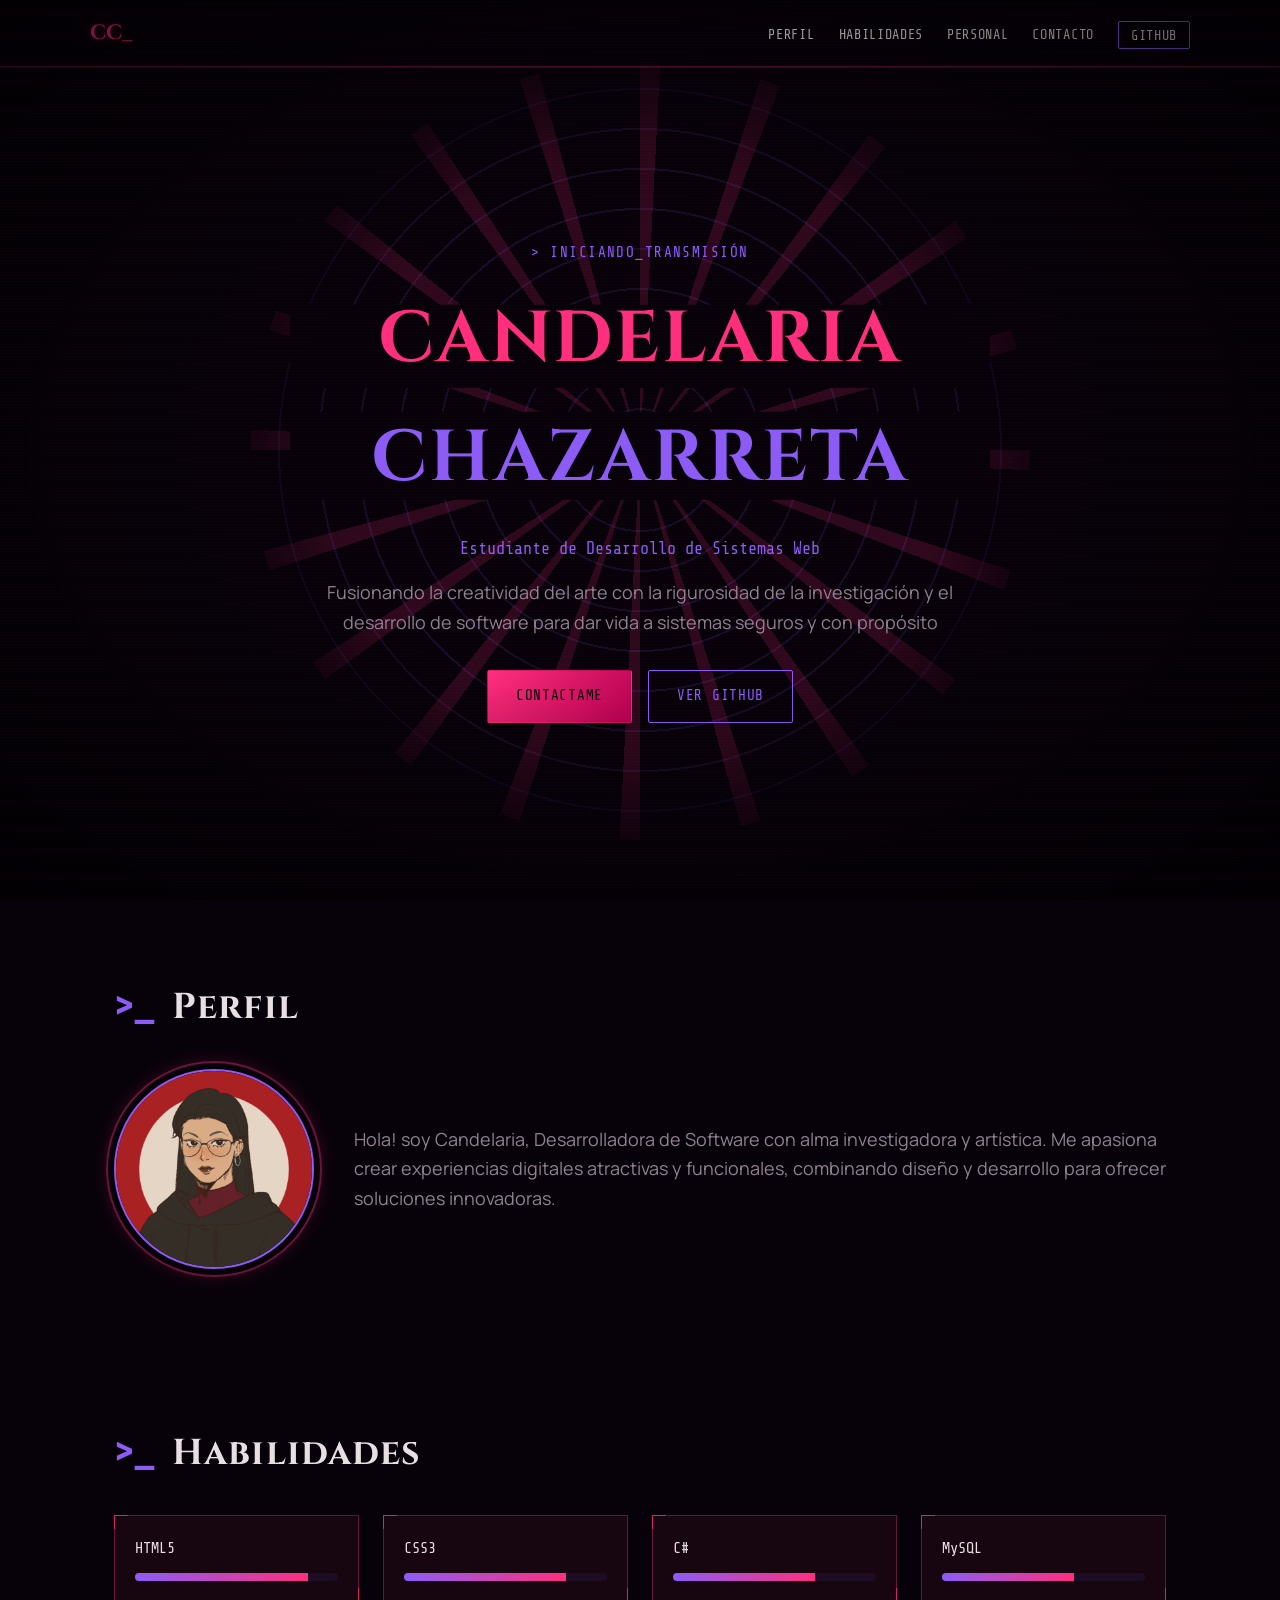
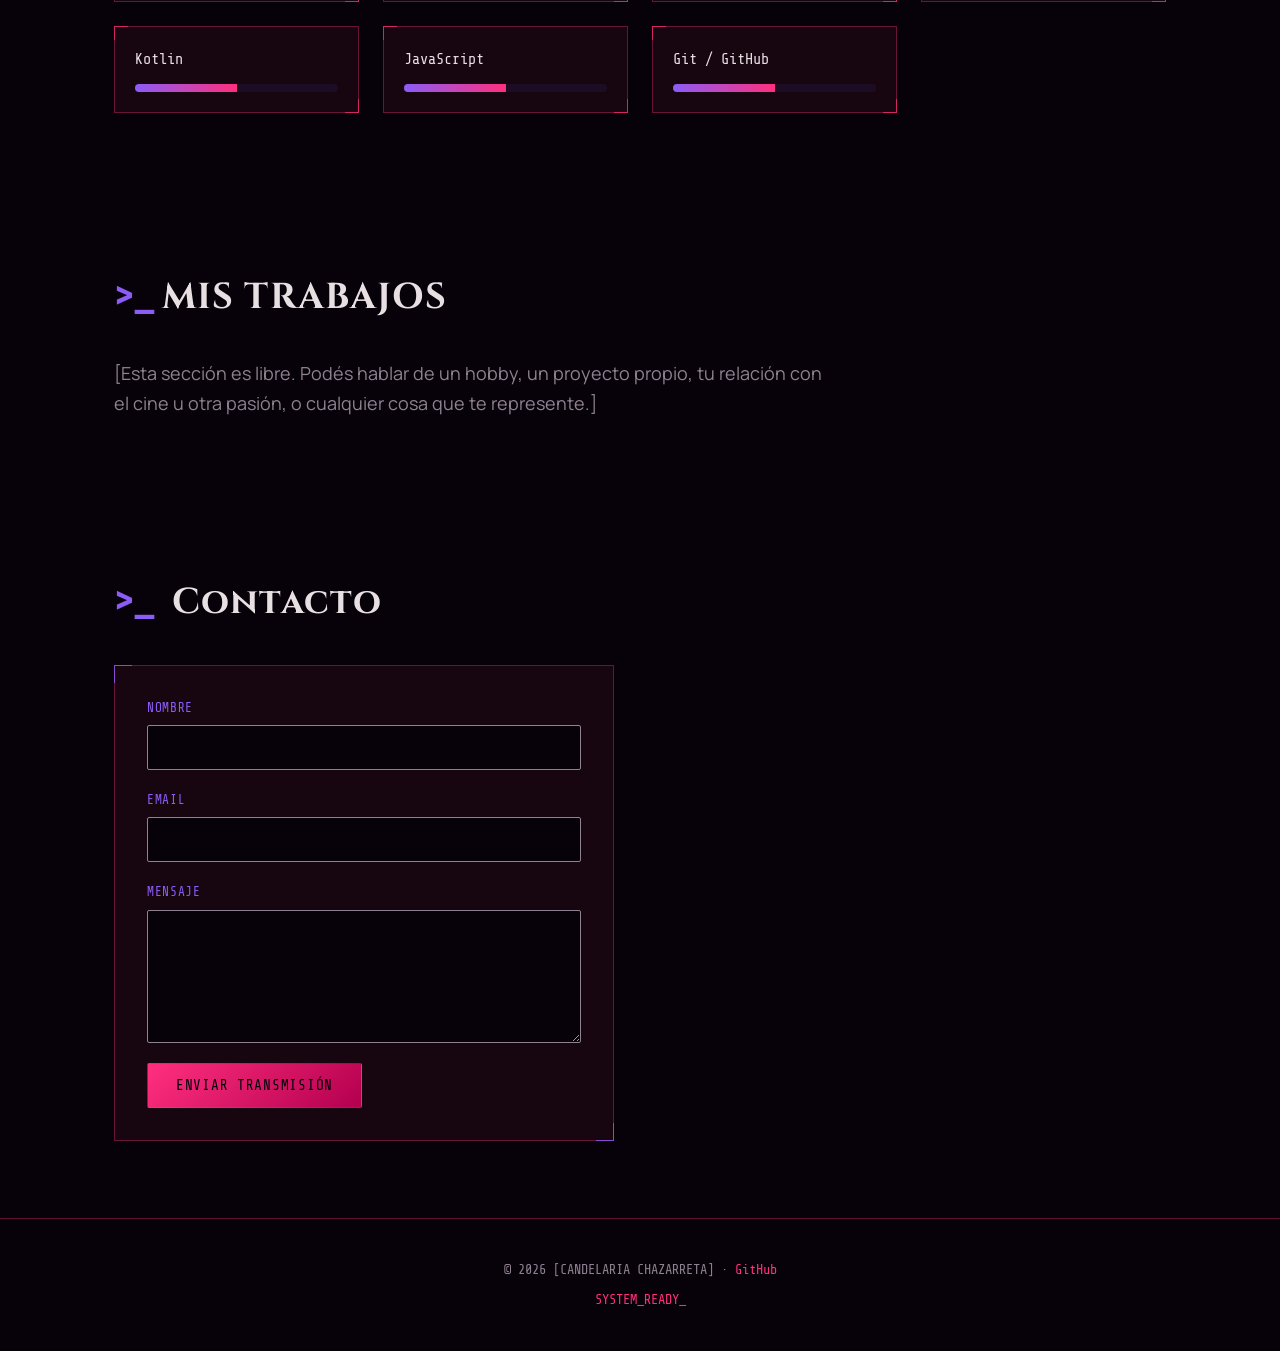
==== index.html @ 5a6bff21 "actualizando carpetas" ====
<!DOCTYPE html>
<html lang="es">
<head>
  <meta charset="UTF-8">
  <meta name="viewport" content="width=device-width, initial-scale=1.0">
  <title>Candelaria Chazarreta · Portfolio</title>
  <meta name="description" content="Landing de portfolio personal de [Nombre Apellido], estudiante y desarrollador/a web front end.">

  <!-- Google Fonts: Orbitron (títulos), Rajdhani (texto), Space Mono (etiquetas tipo terminal) -->
  <link rel="preconnect" href="https://fonts.googleapis.com">
  <link rel="preconnect" href="https://fonts.gstatic.com" crossorigin>
  <link href="https://fonts.googleapis.com/css2?family=Cinzel:wght@600;700&family=Manrope:wght@400;500;600;700&family=Share+Tech+Mono&display=swap" rel="stylesheet">

  <link rel="stylesheet" href="/css/style.css">
</head>
<body>

  <!-- Capa de scanlines: puramente decorativa, no aporta contenido -->
  <div class="scanlines" aria-hidden="true"></div>

  <!-- HEADER: contiene la navegación principal fija -->
  <header class="site-header">
    <nav class="navbar" aria-label="Navegación principal">
      <a href="#inicio" class="logo">CC<span class="cursor">_</span></a>
      <ul class="nav-links">
        <li><a href="#sobre-mi">Perfil</a></li>
        <li><a href="#habilidades">Habilidades</a></li>
        <li><a href="#personal">Personal</a></li>
        <li><a href="#contacto">Contacto</a></li>
        <li>
          <a href="https://github.com/kndxt" target="_blank" rel="noopener noreferrer" class="github-link">
            GitHub
          </a>
        </li>
      </ul>
    </nav>
  </header>

  <!-- MAIN: todo el contenido central de la landing vive acá -->
  <main>

    <!-- HERO: primera pantalla, presenta nombre y rol -->
    <section id="inicio" class="hero">
      <div class="hero-grid" aria-hidden="true"></div>
      <div class="hero-content">
        <p class="eyebrow">&gt; INICIANDO_TRANSMISIÓN</p>
        <h1 class="glitch" data-text="CANDELARIA CHAZARRETA">CANDELARIA CHAZARRETA</h1>
        <p class="hero-role">Estudiante de Desarrollo de Sistemas Web</p>
        <p class="hero-tagline">Fusionando la creatividad del arte con la rigurosidad de la investigación y el desarrollo de software para dar vida a sistemas seguros y con propósito</p>
        <div class="hero-actions">
          <a href="#contacto" class="btn btn-primary">Contactame</a>
          <a href="https://github.com/kndxt" target="_blank" rel="noopener noreferrer" class="btn btn-secondary">
            Ver GitHub
          </a>
        </div>
      </div>
    </section>

    <!-- SOBRE MÍ: presentación personal, requisito de la consigna -->
    <section id="sobre-mi" class="section about">
      <h2><span class="prompt">&gt;_</span> Perfil</h2>
      <div class="about-content">
        <img
          src="/assets/avatar.png"
          alt="avatar"
          class="profile-photo"
          width="440"
          height="440"
        >
        <div class="about-text">
          <p>
            Hola! soy Candelaria, Desarrolladora de Software con alma investigadora y artística. Me apasiona crear experiencias digitales atractivas y funcionales, combinando diseño y desarrollo para ofrecer soluciones innovadoras.
          </p>
        </div>
      </div>
    </section>

    <!-- HABILIDADES: grid de tarjetas con nivel, usa CSS Grid -->
    <section id="habilidades" class="section skills">
      <h2><span class="prompt">&gt;_</span> Habilidades</h2>
      <ul class="skills-grid">
        <li class="skill-card">
          <span class="skill-name">HTML5</span>
          <div class="skill-bar"><span style="--level: 85%;"></span></div>
        </li>
        <li class="skill-card">
          <span class="skill-name">CSS3</span>
          <div class="skill-bar"><span style="--level: 80%;"></span></div>
        </li>
        <li class="skill-card">
          <span class="skill-name">C#</span>
          <div class="skill-bar"><span style="--level: 70%;"></span></div>
        </li>
        <li class="skill-card">
          <span class="skill-name">MySQL</span>
          <div class="skill-bar"><span style="--level: 65%;"></span></div>
        </li>
        <li class="skill-card">
          <span class="skill-name">Kotlin</span>
          <div class="skill-bar"><span style="--level: 50%;"></span></div>
        </li>
        <li class="skill-card">
          <span class="skill-name">JavaScript</span>
          <div class="skill-bar"><span style="--level: 50%;"></span></div>
        </li>
        <li class="skill-card">
          <span class="skill-name">Git / GitHub</span>
          <div class="skill-bar"><span style="--level: 50%;"></span></div>
        </li>
      </ul>
    </section>

    <!-- SECCIÓN PERSONAL A ELECCIÓN: acá va lo que quieras mostrar de vos -->
    <section id="personal" class="section personal">
      <h2><span class="prompt">&gt;_</span>MIS TRABAJOS</h2>
      <p>
        [Esta sección es libre. Podés hablar de un hobby, un proyecto propio,
        tu relación con el cine u otra pasión, o cualquier cosa que te represente.]
      </p>
    </section>

    <!-- CONTACTO: formulario accesible con label asociado a cada input -->
    <section id="contacto" class="section contact">
      <h2><span class="prompt">&gt;_</span> Contacto</h2>
      <form class="contact-form" action="#" method="post">
        <div class="form-group">
          <label for="name">Nombre</label>
          <input type="text" id="name" name="name" required>
        </div>
        <div class="form-group">
          <label for="email">Email</label>
          <input type="email" id="email" name="email" required>
        </div>
        <div class="form-group">
          <label for="message">Mensaje</label>
          <textarea id="message" name="message" rows="5" required></textarea>
        </div>
        <button type="submit" class="btn btn-primary">Enviar transmisión</button>
      </form>
    </section>

  </main>

  <!-- FOOTER: cierre con enlace a GitHub, requisito visible de la consigna -->
  <footer class="site-footer">
    <p>
      © 2026 [CANDELARIA CHAZARRETA] ·
      <a href="https://github.com/kndxt" target="_blank" rel="noopener noreferrer">GitHub</a>
    </p>
    <p class="footer-status">SYSTEM_READY<span class="cursor">_</span></p>
  </footer>

</body>
</html>
---- css/style.css ----
/* =========================================================
   RESET BÁSICO
   ========================================================= */
*, *::before, *::after {
  box-sizing: border-box;
  margin: 0;
  padding: 0;
}

html {
  scroll-behavior: smooth;
}

img {
  max-width: 100%;
  display: block;
}

/* =========================================================
   VARIABLES / TOKENS — CYBERPUNK GÓTICO
   Paleta: negro casi absoluto + oxblood profundo como base,
   rosa neón como acento principal (guiño literal a "rosa"
   y a los rosetones de vitral góticos) y violeta eléctrico
   como acento secundario.
   ========================================================= */
:root {
  --void: #07020a;
  --panel: #170610;
  --panel-alt: #1c0d24;

  --rose: #ff2f7e;
  --rose-deep: #b3004f;
  --violet: #8b5cf6;
  --bone: #e7dfe2;
  --dust: #8f8290;

  --hairline: rgba(255, 47, 126, 0.35);

  --font-display: 'Cinzel', serif;
  --font-body: 'Manrope', sans-serif;
  --font-mono: 'Share Tech Mono', monospace;

  --section-padding: clamp(3rem, 6vw, 6rem);
  --content-width: min(1100px, 92vw);
}

/* =========================================================
   BASE
   ========================================================= */
body {
  background: var(--void);
  color: var(--bone);
  font-family: var(--font-body);
  font-size: 1.125rem;
  line-height: 1.65;
}

h1, h2 {
  font-family: var(--font-display);
  letter-spacing: 0.03em;
}

a {
  color: var(--rose);
  text-decoration: none;
}

.prompt {
  font-family: var(--font-mono);
  color: var(--violet);
  margin-right: 0.5rem;
}

.cursor {
  display: inline-block;
  animation: blink 1s steps(1) infinite;
}

/* =========================================================
   CAPA AMBIENTE: viñeta oscura + textura fina,
   reemplaza el efecto CRT por un aire de niebla de catedral
   ========================================================= */
.scanlines {
  position: fixed;
  inset: 0;
  pointer-events: none;
  z-index: 999;
  background:
    radial-gradient(ellipse at center, transparent 40%, rgba(0, 0, 0, 0.65) 100%),
    repeating-linear-gradient(
      0deg,
      rgba(255, 47, 126, 0.02) 0px,
      rgba(255, 47, 126, 0.02) 1px,
      transparent 1px,
      transparent 3px
    );
}

/* =========================================================
   HEADER / NAV — verja de hierro forjado
   ========================================================= */
.site-header {
  position: fixed;
  top: 0;
  left: 0;
  right: 0;
  z-index: 100;
  background: rgba(7, 2, 10, 0.8);
  backdrop-filter: blur(8px);
  border-bottom: 1px solid var(--hairline);
  box-shadow: 0 1px 0 rgba(139, 92, 246, 0.2);
}

.navbar {
  max-width: var(--content-width);
  margin: 0 auto;
  padding: 1rem 0;
  display: flex;
  align-items: center;
  justify-content: space-between;
  flex-wrap: wrap;
  gap: 0.75rem;
}

.logo {
  font-family: var(--font-display);
  font-weight: 700;
  color: var(--rose);
  font-size: 1.3rem;
  text-shadow: 0 0 10px rgba(255, 47, 126, 0.5);
}

.nav-links {
  display: flex;
  align-items: center;
  gap: 1.5rem;
  list-style: none;
  flex-wrap: wrap;
}

.nav-links a {
  font-family: var(--font-mono);
  font-size: 0.85rem;
  color: var(--bone);
  text-transform: uppercase;
  letter-spacing: 0.05em;
  transition: color 0.25s ease, text-shadow 0.25s ease;
}

.nav-links a:hover,
.nav-links a:focus-visible {
  color: var(--rose);
  text-shadow: 0 0 8px var(--rose);
}

.nav-links .github-link {
  border: 1px solid var(--violet);
  padding: 0.35rem 0.75rem;
  border-radius: 2px;
}

/* =========================================================
   HERO — rosetón gótico de neón detrás del nombre
   ========================================================= */
.hero {
  position: relative;
  min-height: 100vh;
  display: flex;
  align-items: center;
  justify-content: center;
  text-align: center;
  overflow: hidden;
  padding: 6rem 1.5rem 2rem;
}

/* El rosetón: rayos (conic-gradient) + anillos concéntricos (radial-gradient),
   como el tracery de una vidriera, girando muy despacio */
.hero-grid {
  position: absolute;
  width: min(85vw, 780px);
  height: min(85vw, 780px);
  left: 50%;
  top: 50%;
  transform: translate(-50%, -50%);
  border-radius: 50%;
  background:
    repeating-conic-gradient(
      from 0deg,
      rgba(255, 47, 126, 0.16) 0deg 3deg,
      transparent 3deg 18deg
    ),
    repeating-radial-gradient(
      circle,
      rgba(139, 92, 246, 0.12) 0px 2px,
      transparent 2px 40px
    );
  mask-image: radial-gradient(circle, black 55%, transparent 80%);
  animation: rose-spin 90s linear infinite;
}

.hero-content {
  position: relative;
  z-index: 1;
  max-width: 700px;
}

.eyebrow {
  font-family: var(--font-mono);
  color: var(--violet);
  font-size: 0.9rem;
  margin-bottom: 1rem;
  letter-spacing: 0.1em;
}

.hero h1 {
  font-size: clamp(2.2rem, 7vw, 4.5rem);
  color: var(--bone);
  position: relative;
  text-transform: uppercase;
}

/* Glitch recoloreado en rosa y violeta, más lento y con menos frecuencia
   que una versión synthwave, para que lea "inquietante" y no "arcade" */
.glitch {
  position: relative;
}

.glitch::before,
.glitch::after {
  content: attr(data-text);
  position: absolute;
  inset: 0;
  background: var(--void);
}

.glitch::before {
  color: var(--rose);
  animation: glitch-shift 6s infinite steps(2, end) alternate;
  clip-path: polygon(0 10%, 100% 10%, 100% 45%, 0 45%);
}

.glitch::after {
  color: var(--violet);
  animation: glitch-shift 6s infinite steps(2, end) alternate;
  animation-delay: -2s;
  clip-path: polygon(0 55%, 100% 55%, 100% 92%, 0 92%);
}

.hero-role {
  font-family: var(--font-mono);
  color: var(--violet);
  margin-top: 1rem;
  font-size: 1.05rem;
}

.hero-tagline {
  color: var(--dust);
  margin-top: 1rem;
}

.hero-actions {
  display: flex;
  gap: 1rem;
  justify-content: center;
  flex-wrap: wrap;
  margin-top: 2rem;
}

/* =========================================================
   BOTONES
   ========================================================= */
.btn {
  font-family: var(--font-mono);
  font-size: 0.9rem;
  text-transform: uppercase;
  letter-spacing: 0.05em;
  padding: 0.85rem 1.75rem;
  border-radius: 2px;
  border: 1px solid transparent;
  transition: transform 0.2s ease, box-shadow 0.2s ease, background 0.2s ease;
  display: inline-block;
}

.btn-primary {
  background: linear-gradient(135deg, var(--rose), var(--rose-deep));
  color: var(--void);
}

.btn-primary:hover,
.btn-primary:focus-visible {
  box-shadow: 0 0 22px rgba(255, 47, 126, 0.6);
  transform: translateY(-2px);
}

.btn-secondary {
  border-color: var(--violet);
  color: var(--violet);
}

.btn-secondary:hover,
.btn-secondary:focus-visible {
  box-shadow: 0 0 22px rgba(139, 92, 246, 0.5);
  transform: translateY(-2px);
}

/* =========================================================
   SECCIONES GENERALES
   ========================================================= */
.section {
  max-width: var(--content-width);
  margin: 0 auto;
  padding: var(--section-padding) 1.5rem;
}

.section h2 {
  font-size: clamp(1.5rem, 4vw, 2.25rem);
  margin-bottom: 2rem;
  color: var(--bone);
}

/* =========================================================
   SOBRE MÍ
   ========================================================= */
.about-content {
  display: flex;
  gap: 2.5rem;
  align-items: center;
  flex-wrap: wrap;
}

.profile-photo {
  width: 200px;
  height: 200px;
  border-radius: 50%;
  border: 2px solid var(--violet);
  box-shadow:
    0 0 0 6px var(--void),
    0 0 0 8px var(--hairline),
    0 0 25px rgba(255, 47, 126, 0.35);
  object-fit: cover;
}

.about-text {
  flex: 1;
  min-width: 250px;
  color: var(--dust);
}

/* =========================================================
   HABILIDADES — tarjetas con esquinas de herrería
   ========================================================= */
.skills-grid {
  display: grid;
  grid-template-columns: repeat(auto-fit, minmax(220px, 1fr));
  gap: 1.5rem;
  list-style: none;
}

.skill-card {
  position: relative;
  background: var(--panel);
  border: 1px solid var(--hairline);
  padding: 1.25rem;
  transition: border-color 0.25s ease, box-shadow 0.25s ease;
}

/* Esquinas tipo reja de hierro forjado, una en cada extremo */
.skill-card::before,
.skill-card::after {
  content: "";
  position: absolute;
  width: 14px;
  height: 14px;
  border: 1px solid var(--rose);
  opacity: 0.7;
}

.skill-card::before {
  top: -1px;
  left: -1px;
  border-right: none;
  border-bottom: none;
}

.skill-card::after {
  bottom: -1px;
  right: -1px;
  border-left: none;
  border-top: none;
}

.skill-card:hover {
  border-color: var(--rose);
  box-shadow: 0 0 15px rgba(255, 47, 126, 0.25);
}

.skill-name {
  font-family: var(--font-mono);
  font-size: 0.95rem;
  display: block;
  margin-bottom: 0.75rem;
}

.skill-bar {
  height: 8px;
  background: var(--panel-alt);
  border-radius: 4px;
  overflow: hidden;
}

.skill-bar span {
  display: block;
  height: 100%;
  width: var(--level, 50%);
  background: linear-gradient(90deg, var(--violet), var(--rose));
  animation: fill-bar 1.4s ease-out;
}

/* =========================================================
   SECCIÓN PERSONAL
   ========================================================= */
.personal p {
  color: var(--dust);
  max-width: 65ch;
}

/* =========================================================
   CONTACTO / FORMULARIO — panel con marco de herrería
   ========================================================= */
.contact-form {
  position: relative;
  display: flex;
  flex-direction: column;
  gap: 1.25rem;
  max-width: 500px;
  background: var(--panel);
  padding: 2rem;
  border: 1px solid var(--hairline);
}

.contact-form::before,
.contact-form::after {
  content: "";
  position: absolute;
  width: 18px;
  height: 18px;
  border: 1px solid var(--violet);
  opacity: 0.8;
}

.contact-form::before {
  top: -1px;
  left: -1px;
  border-right: none;
  border-bottom: none;
}

.contact-form::after {
  bottom: -1px;
  right: -1px;
  border-left: none;
  border-top: none;
}

.form-group {
  display: flex;
  flex-direction: column;
  gap: 0.4rem;
}

.form-group label {
  font-family: var(--font-mono);
  font-size: 0.8rem;
  color: var(--violet);
  text-transform: uppercase;
  letter-spacing: 0.05em;
}

.form-group input,
.form-group textarea {
  background: var(--void);
  border: 1px solid var(--dust);
  color: var(--bone);
  font-family: var(--font-body);
  font-size: 1rem;
  padding: 0.65rem 0.85rem;
  border-radius: 2px;
  transition: border-color 0.25s ease, box-shadow 0.25s ease;
}

.form-group input:focus-visible,
.form-group textarea:focus-visible {
  outline: none;
  border-color: var(--rose);
  box-shadow: 0 0 10px rgba(255, 47, 126, 0.35);
}

.contact-form .btn {
  align-self: flex-start;
}

/* =========================================================
   FOOTER
   ========================================================= */
.site-footer {
  text-align: center;
  padding: 2.5rem 1.5rem;
  border-top: 1px solid var(--hairline);
  font-family: var(--font-mono);
  font-size: 0.85rem;
  color: var(--dust);
}

.footer-status {
  margin-top: 0.5rem;
  color: var(--rose);
  animation: flicker 5s infinite;
}

/* =========================================================
   ANIMACIONES
   ========================================================= */
@keyframes blink {
  50% { opacity: 0; }
}

@keyframes rose-spin {
  from { transform: translate(-50%, -50%) rotate(0deg); }
  to   { transform: translate(-50%, -50%) rotate(360deg); }
}

@keyframes glitch-shift {
  0%   { transform: translate(0, 0); }
  50%  { transform: translate(-2px, 1px); }
  100% { transform: translate(2px, -1px); }
}

@keyframes fill-bar {
  from { width: 0; }
}

/* Parpadeo irregular tipo cartel de neón viejo */
@keyframes flicker {
  0%, 19%, 21%, 23%, 100% { opacity: 1; }
  20%, 22% { opacity: 0.4; }
}

@media (prefers-reduced-motion: reduce) {
  *, *::before, *::after {
    animation-duration: 0.01ms !important;
    animation-iteration-count: 1 !important;
    transition-duration: 0.01ms !important;
  }
}

/* =========================================================
   RESPONSIVE
   ========================================================= */
@media (max-width: 640px) {
  .navbar {
    flex-direction: column;
    align-items: flex-start;
  }

  .nav-links {
    gap: 1rem;
    font-size: 0.8rem;
  }

  .about-content {
    flex-direction: column;
    text-align: center;
  }

  .hero {
    padding-top: 8rem;
  }
}
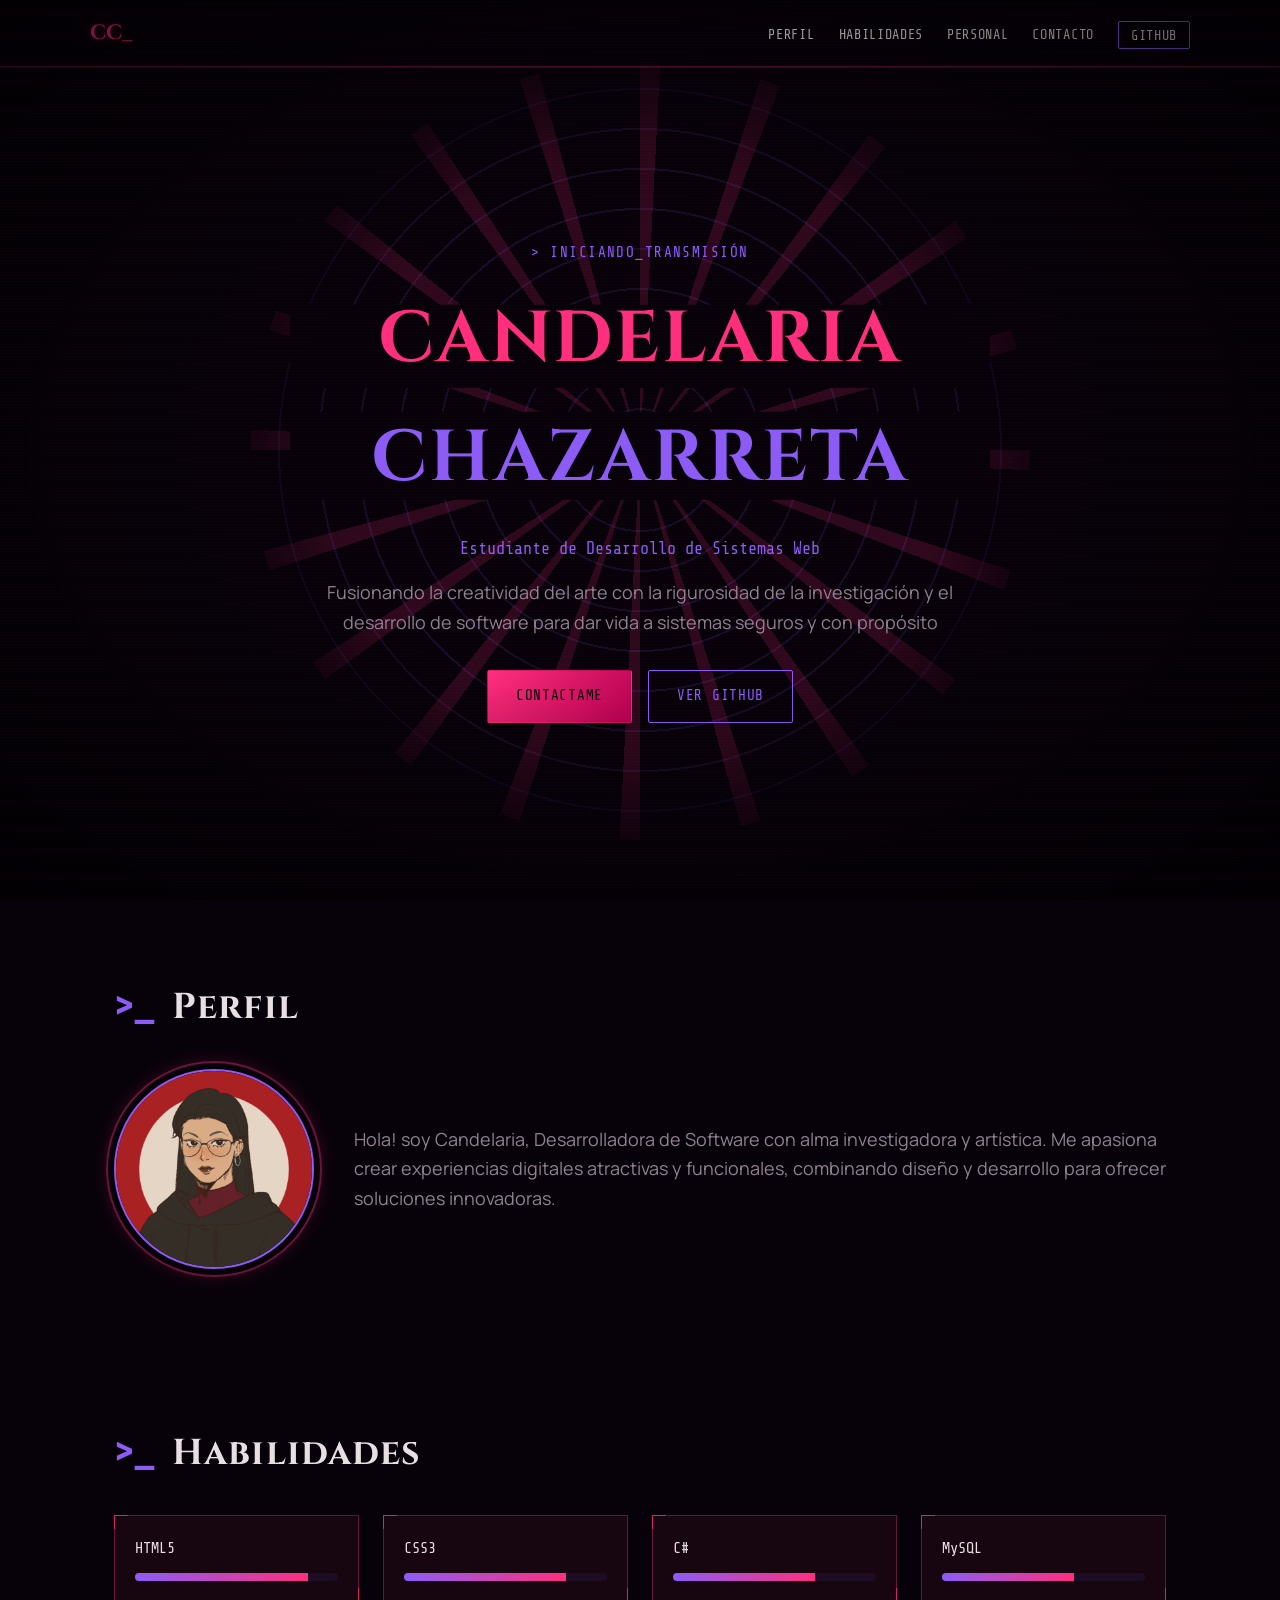
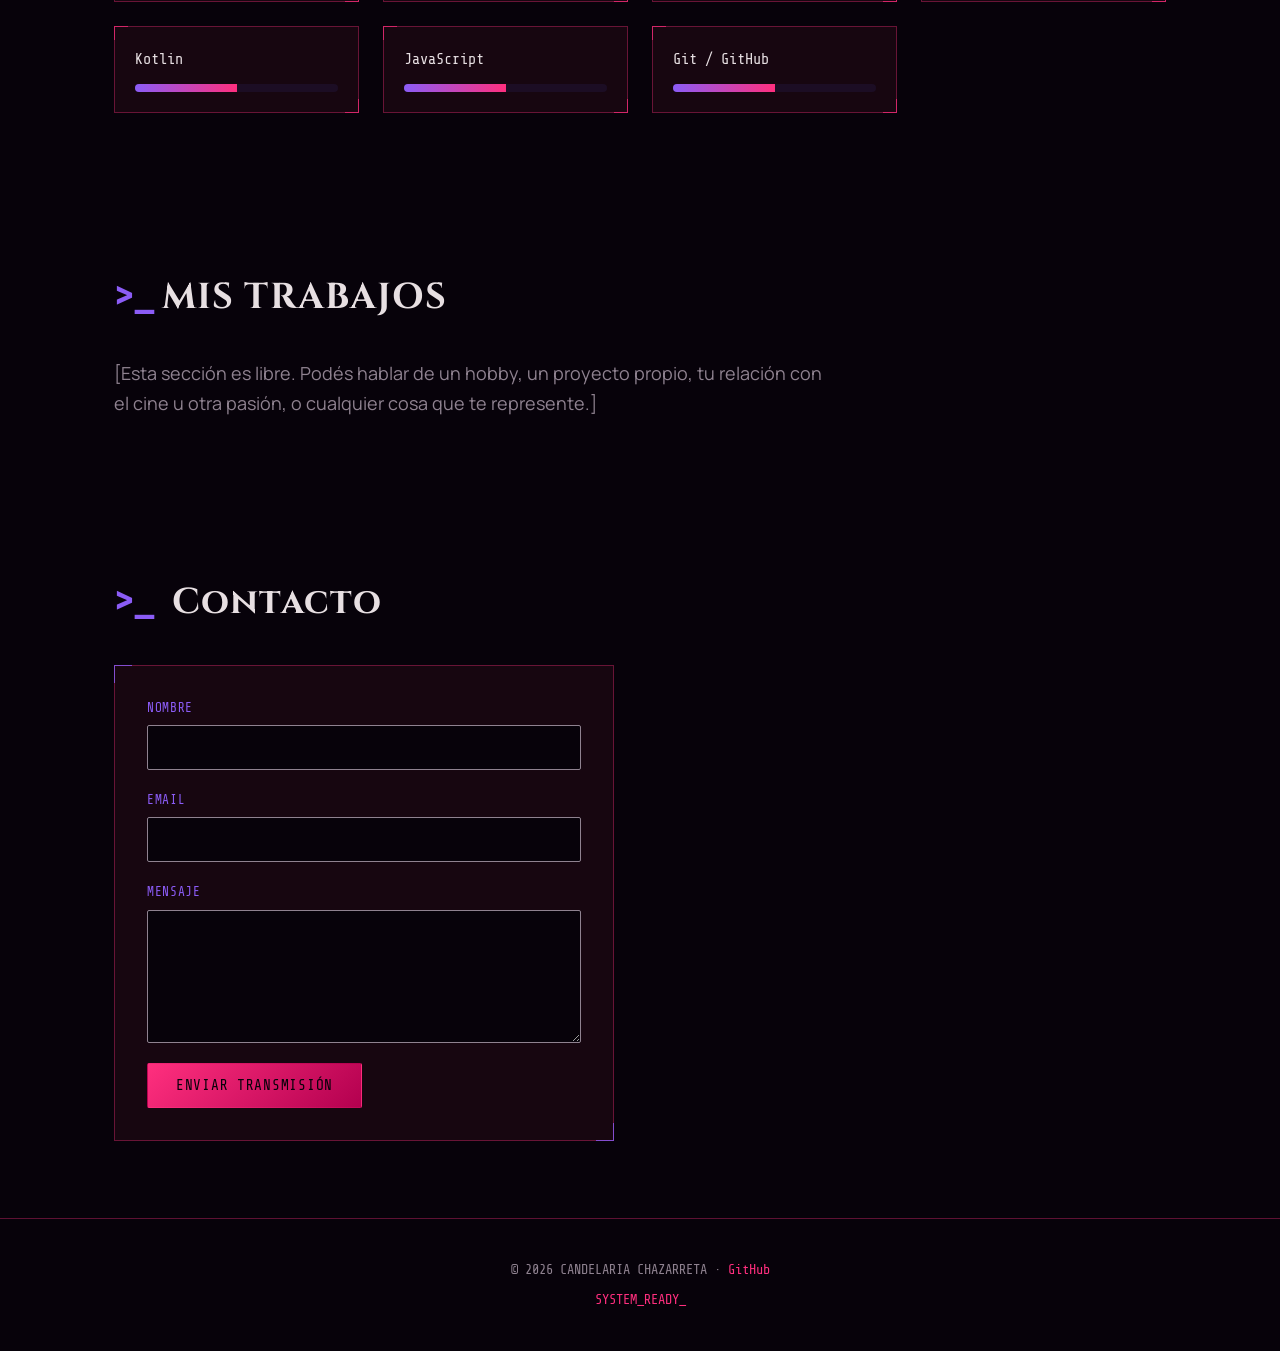
==== commit 8902f15b: "agregando link de vercel al readme" ====
--- a/index.html
+++ b/index.html
@@ -144,7 +144,7 @@
   <!-- FOOTER: cierre con enlace a GitHub, requisito visible de la consigna -->
   <footer class="site-footer">
     <p>
-      © 2026 [CANDELARIA CHAZARRETA] ·
+      © 2026 CANDELARIA CHAZARRETA ·
       <a href="https://github.com/kndxt" target="_blank" rel="noopener noreferrer">GitHub</a>
     </p>
     <p class="footer-status">SYSTEM_READY<span class="cursor">_</span></p>
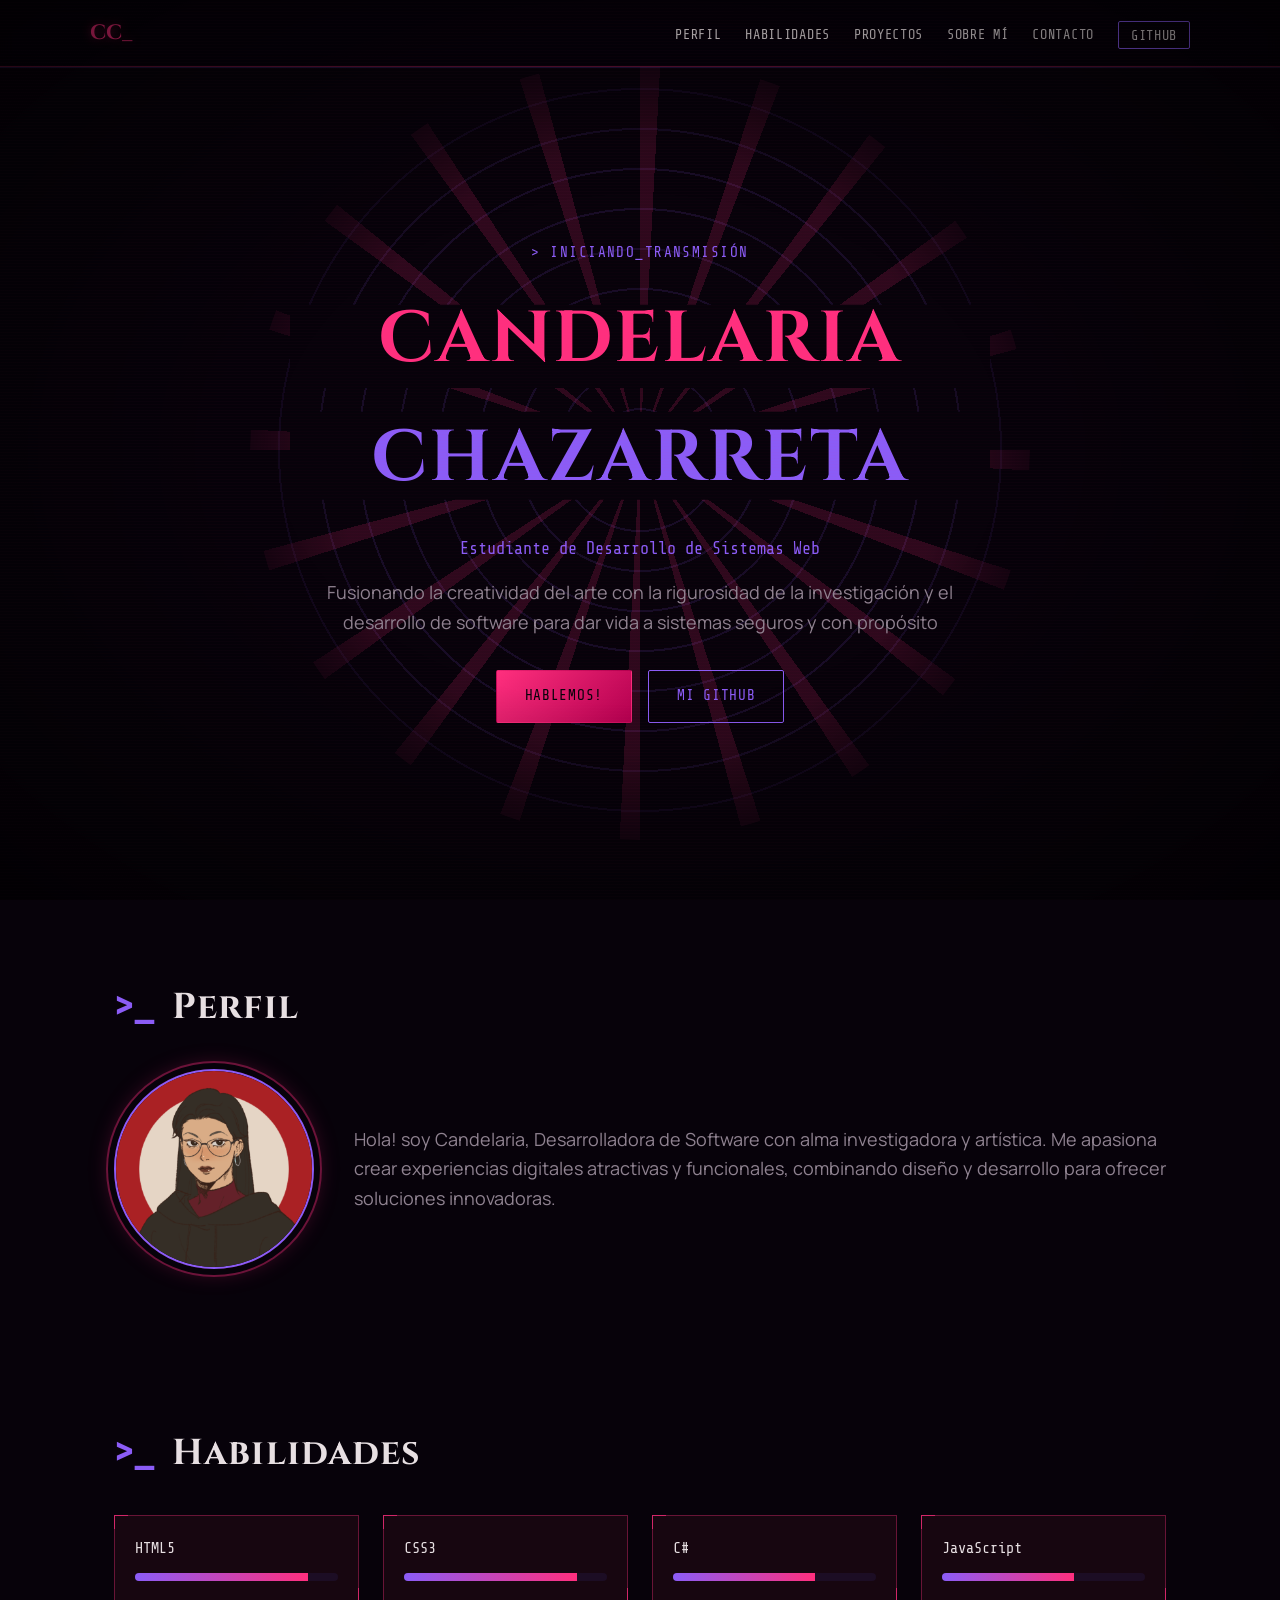
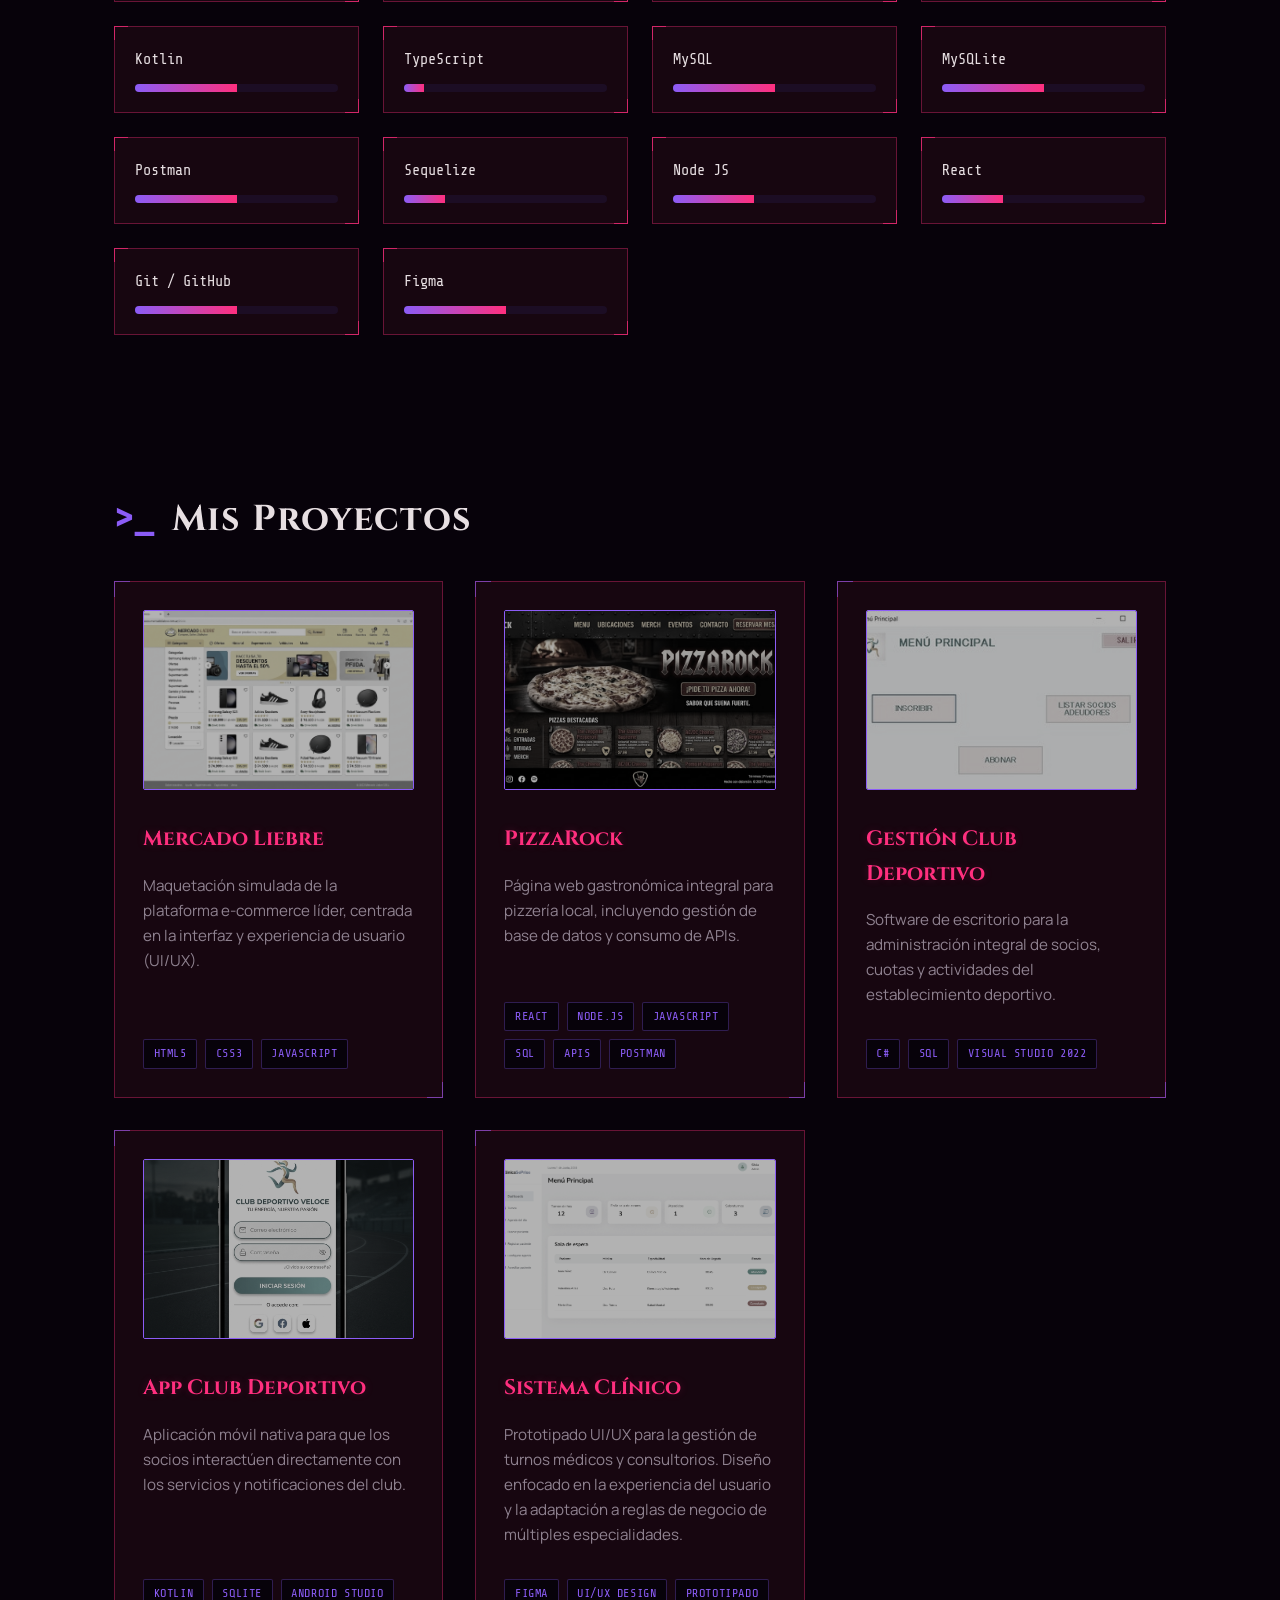
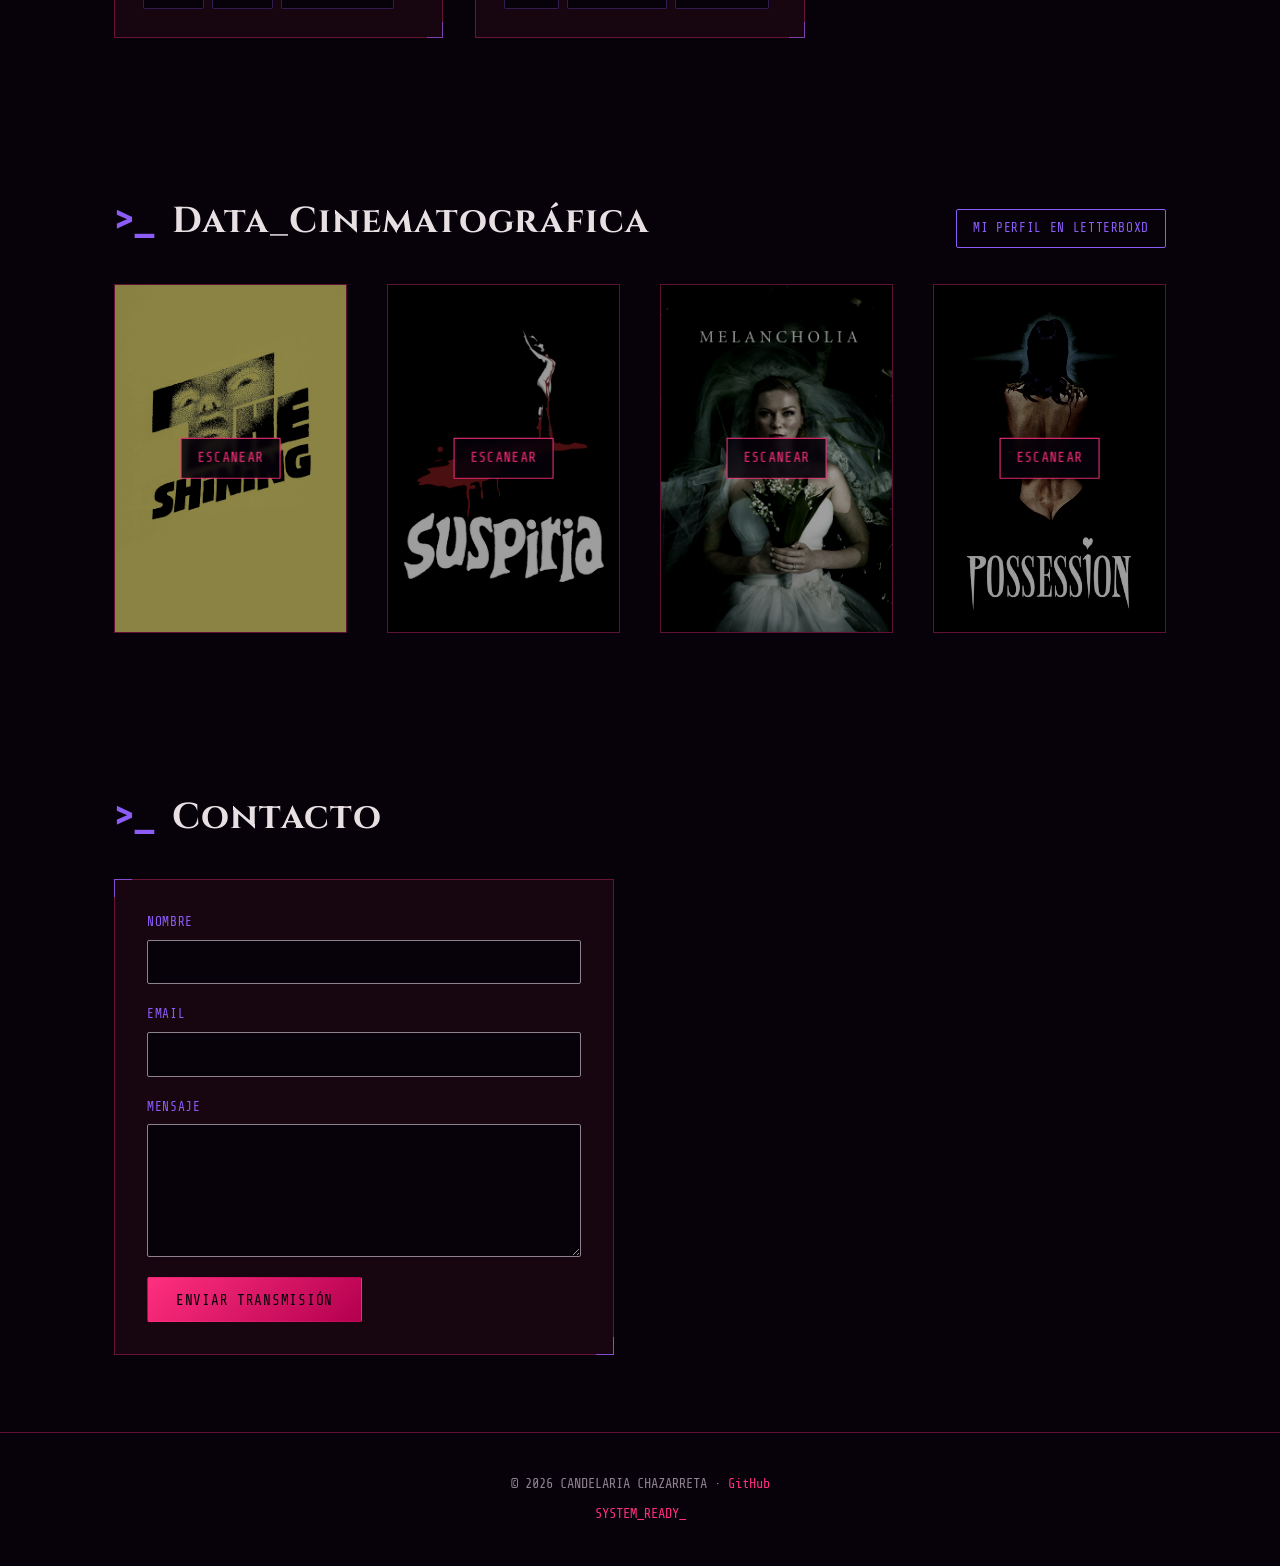
==== commit f94f8c18: "agregando sección de proyectos y actualizando la sección de habilidades y personal" ====
--- a/index.html
+++ b/index.html
@@ -25,7 +25,8 @@
       <ul class="nav-links">
         <li><a href="#sobre-mi">Perfil</a></li>
         <li><a href="#habilidades">Habilidades</a></li>
-        <li><a href="#personal">Personal</a></li>
+        <li><a href="#proyectos">Proyectos</a></li>
+        <li><a href="#personal">Sobre Mí</a></li>
         <li><a href="#contacto">Contacto</a></li>
         <li>
           <a href="https://github.com/kndxt" target="_blank" rel="noopener noreferrer" class="github-link">
@@ -48,9 +49,9 @@
         <p class="hero-role">Estudiante de Desarrollo de Sistemas Web</p>
         <p class="hero-tagline">Fusionando la creatividad del arte con la rigurosidad de la investigación y el desarrollo de software para dar vida a sistemas seguros y con propósito</p>
         <div class="hero-actions">
-          <a href="#contacto" class="btn btn-primary">Contactame</a>
+          <a href="#contacto" class="btn btn-primary">HABLEMOS!</a>
           <a href="https://github.com/kndxt" target="_blank" rel="noopener noreferrer" class="btn btn-secondary">
-            Ver GitHub
+            MI GitHub
           </a>
         </div>
       </div>
@@ -85,40 +86,187 @@
         </li>
         <li class="skill-card">
           <span class="skill-name">CSS3</span>
-          <div class="skill-bar"><span style="--level: 80%;"></span></div>
+          <div class="skill-bar"><span style="--level: 85%;"></span></div>
         </li>
         <li class="skill-card">
           <span class="skill-name">C#</span>
           <div class="skill-bar"><span style="--level: 70%;"></span></div>
         </li>
         <li class="skill-card">
+          <span class="skill-name">JavaScript</span>
+          <div class="skill-bar"><span style="--level: 65%;"></span></div>
+        </li>
+        <li class="skill-card">
+          <span class="skill-name">Kotlin</span>
+          <div class="skill-bar"><span style="--level: 50%;"></span></div>
+        </li>
+        <li class="skill-card">
+          <span class="skill-name">TypeScript</span>
+          <div class="skill-bar"><span style="--level: 10%;"></span></div>
+        </li>
+        <li class="skill-card">
           <span class="skill-name">MySQL</span>
-          <div class="skill-bar"><span style="--level: 65%;"></span></div>
-        </li>
-        <li class="skill-card">
-          <span class="skill-name">Kotlin</span>
-          <div class="skill-bar"><span style="--level: 50%;"></span></div>
-        </li>
-        <li class="skill-card">
-          <span class="skill-name">JavaScript</span>
-          <div class="skill-bar"><span style="--level: 50%;"></span></div>
+          <div class="skill-bar"><span style="--level: 50%;"></span></div>
+        </li>
+        <li class="skill-card">
+          <span class="skill-name">MySQLite</span>
+          <div class="skill-bar"><span style="--level: 50%;"></span></div>
+        </li>
+        <li class="skill-card">
+          <span class="skill-name">Postman</span>
+          <div class="skill-bar"><span style="--level: 50%;"></span></div>
+        </li>
+        <li class="skill-card">
+          <span class="skill-name">Sequelize</span>
+          <div class="skill-bar"><span style="--level: 20%;"></span></div>
+        </li>
+        <li class="skill-card">
+          <span class="skill-name">Node JS</span>
+          <div class="skill-bar"><span style="--level: 40%;"></span></div>
+        </li>
+        <li class="skill-card">
+          <span class="skill-name">React</span>
+          <div class="skill-bar"><span style="--level: 30%;"></span></div>
         </li>
         <li class="skill-card">
           <span class="skill-name">Git / GitHub</span>
           <div class="skill-bar"><span style="--level: 50%;"></span></div>
         </li>
+        <li class="skill-card">
+          <span class="skill-name">Figma</span>
+          <div class="skill-bar"><span style="--level: 50%;"></span></div>
+        </li>
       </ul>
     </section>
-
-    <!-- SECCIÓN PERSONAL A ELECCIÓN: acá va lo que quieras mostrar de vos -->
-    <section id="personal" class="section personal">
-      <h2><span class="prompt">&gt;_</span>MIS TRABAJOS</h2>
-      <p>
-        [Esta sección es libre. Podés hablar de un hobby, un proyecto propio,
-        tu relación con el cine u otra pasión, o cualquier cosa que te represente.]
-      </p>
-    </section>
-
+<!-- MIS PROYECTOS: Reemplaza a la sección personal -->
+    <section id="proyectos" class="section projects">
+      <h2><span class="prompt">&gt;_</span> Mis Proyectos</h2>
+      <ul class="projects-grid">
+        
+        <!-- Proyecto 1: Mercado Liebre -->
+        <li class="project-card">
+          <div class="project-visual">
+            <img src="/assets/mercado-liebre.jpg" alt="Vista previa de Mercado Liebre">
+          </div>
+          <h3 class="project-title">Mercado Liebre</h3>
+          <p class="project-desc">Maquetación simulada de la plataforma e-commerce líder, centrada en la interfaz y experiencia de usuario (UI/UX).</p>
+          <div class="tech-stack">
+            <span>HTML5</span>
+            <span>CSS3</span>
+            <span>JavaScript</span>
+          </div>
+        </li>
+
+        <!-- Proyecto 2: PizzaRock -->
+        <li class="project-card">
+          <div class="project-visual">
+            <img src="/assets/pizzarock.jpg" alt="Vista previa de Mercado Liebre">
+          </div>
+          <h3 class="project-title">PizzaRock</h3>
+          <p class="project-desc">Página web gastronómica integral para pizzería local, incluyendo gestión de base de datos y consumo de APIs.</p>
+          <div class="tech-stack">
+            <span>React</span>
+            <span>Node.js</span>
+            <span>JavaScript</span>
+            <span>SQL</span>
+            <span>APIs</span>
+            <span>Postman</span>
+          </div>
+        </li>
+
+        <!-- Proyecto 3: Club Deportivo (Escritorio) -->
+        <li class="project-card">
+          <div class="project-visual">
+            <img src="/assets/program-clubdepo.jpg" alt="Vista previa de Mercado Liebre">
+          </div>
+          <h3 class="project-title">Gestión Club Deportivo</h3>
+          <p class="project-desc">Software de escritorio para la administración integral de socios, cuotas y actividades del establecimiento deportivo.</p>
+          <div class="tech-stack">
+            <span>C#</span>
+            <span>SQL</span>
+            <span>Visual Studio 2022</span>
+          </div>
+        </li>
+
+        <!-- Proyecto 4: Club Deportivo (Móvil) -->
+        <li class="project-card">
+          <div class="project-visual">
+            <img src="/assets/app-clubdepo.jpg" alt="Vista previa de Mercado Liebre">
+          </div>
+          <h3 class="project-title">App Club Deportivo</h3>
+          <p class="project-desc">Aplicación móvil nativa para que los socios interactúen directamente con los servicios y notificaciones del club.</p>
+          <div class="tech-stack">
+            <span>Kotlin</span>
+            <span>SQLite</span>
+            <span>Android Studio</span>
+          </div>
+        </li>
+        <!-- Proyecto 5: Prototipo Clínica -->
+        <li class="project-card">
+          <div class="project-visual">
+            <img src="/assets/proto-figma.png" alt="Vista previa de Mercado Liebre">
+          </div>
+          <h3 class="project-title">Sistema Clínico</h3>
+          <p class="project-desc">Prototipado UI/UX para la gestión de turnos médicos y consultorios. Diseño enfocado en la experiencia del usuario y la adaptación a reglas de negocio de múltiples especialidades.</p>
+          <div class="tech-stack">
+            <span>Figma</span>
+            <span>UI/UX Design</span>
+            <span>Prototipado</span>
+          </div>
+        </li>
+      </ul>
+    </section>
+    <!-- SECCIÓN CINE / INSPIRACIÓN -->
+    <section id="personal" class="section movies">
+      <div class="movies-header">
+        <h2><span class="prompt">&gt;_</span> Data_Cinematográfica</h2>
+        <!-- Botón de Letterboxd -->
+        <a href="https://boxd.it/2oyID" target="_blank" rel="noopener noreferrer" class="btn btn-secondary letterboxd-btn">
+          Mi perfil en Letterboxd
+        </a>
+      </div>
+      
+      <div class="movies-grid">
+        <!-- Póster 1 -->
+        <article class="movie-poster">
+          <img src="/assets/the-shinning-p.jpg" alt="Poster de película" width="300" height="450">
+          <span class="hover-indicator">ESCANEAR</span>
+          <div class="movie-info">
+            <h4>The Shinning (1980)</h4>
+            <p>Dirigido por Stanley Kubrick</p>
+          </div>
+        </article>
+
+        <!-- Póster 2 -->
+        <article class="movie-poster">
+          <img src="/assets/suspiria-1977-p.jpg" alt="Poster de película" width="300" height="450">
+          <span class="hover-indicator">ESCANEAR</span>
+          <div class="movie-info">
+            <h4>Suspiria (1977)</h4>
+            <p>Dirigido por Dario Argento</p>
+          </div>
+        </article>
+
+        <!-- Póster 3 -->
+        <article class="movie-poster">
+          <img src="/assets/melancholia-2011-p.jpg" alt="Poster de película" width="300" height="450">
+          <span class="hover-indicator">ESCANEAR</span>
+          <div class="movie-info">
+            <h4>Melancholia (2011)</h4>
+            <p>Dirigido por Lars von Trier</p>
+          </div>
+        </article>
+         <!-- Póster 4 -->
+        <article class="movie-poster">
+          <img src="/assets/possession-p.jpg" alt="Poster de película" width="300" height="450">
+          <span class="hover-indicator">ESCANEAR</span>
+          <div class="movie-info">
+            <h4>Possession (1981)</h4>
+            <p>Dirigido por Andrzej Żuławski </p>
+          </div>
+        </article>
+      </div>
+    </section>
     <!-- CONTACTO: formulario accesible con label asociado a cada input -->
     <section id="contacto" class="section contact">
       <h2><span class="prompt">&gt;_</span> Contacto</h2>
--- a/css/style.css
+++ b/css/style.css
@@ -552,7 +552,244 @@
     transition-duration: 0.01ms !important;
   }
 }
-
+/* =========================================================
+   PROYECTOS / TARJETAS
+   ========================================================= */
+.projects-grid {
+  display: grid;
+  /* Requisito PFO1: Grid responsive fluido con unidades relativas */
+  grid-template-columns: repeat(auto-fit, minmax(280px, 1fr));
+  gap: 2rem;
+  list-style: none;
+}
+
+.project-card {
+  position: relative;
+  background: var(--panel);
+  border: 1px solid var(--hairline);
+  padding: 1.75rem;
+  display: flex;
+  flex-direction: column;
+  gap: 1rem;
+  /* Requisito PFO1: Transición armónica */
+  transition: transform 0.3s ease, border-color 0.3s ease, box-shadow 0.3s ease;
+}
+
+/* Detalles de herrería en las esquinas */
+.project-card::before,
+.project-card::after {
+  content: "";
+  position: absolute;
+  width: 16px;
+  height: 16px;
+  border: 1px solid var(--violet);
+  opacity: 0.6;
+  transition: border-color 0.3s ease, opacity 0.3s ease;
+}
+
+.project-card::before {
+  top: -1px;
+  left: -1px;
+  border-right: none;
+  border-bottom: none;
+}
+
+.project-card::after {
+  bottom: -1px;
+  right: -1px;
+  border-left: none;
+  border-top: none;
+}
+
+.project-card:hover {
+  transform: translateY(-6px);
+  border-color: var(--rose);
+  box-shadow: 0 10px 30px rgba(255, 47, 126, 0.15);
+}
+
+.project-card:hover::before,
+.project-card:hover::after {
+  border-color: var(--rose);
+  opacity: 1;
+}
+
+.project-title {
+  font-family: var(--font-display);
+  color: var(--rose);
+  font-size: 1.3rem;
+  text-shadow: 0 0 8px rgba(255, 47, 126, 0.2);
+}
+
+.project-desc {
+  color: var(--dust);
+  font-size: 0.95rem;
+  flex-grow: 1; /* Permite que los tags bajen si las tarjetas tienen alto distinto */
+}
+
+.tech-stack {
+  display: flex;
+  flex-wrap: wrap;
+  gap: 0.5rem;
+  margin-top: 1rem;
+}
+
+.tech-stack span {
+  font-family: var(--font-mono);
+  font-size: 0.75rem;
+  color: var(--violet);
+  background: var(--void);
+  border: 1px solid rgba(139, 92, 246, 0.3);
+  padding: 0.25rem 0.6rem;
+  border-radius: 2px;
+  text-transform: uppercase;
+  letter-spacing: 0.05em;
+}
+/* Contenedor de la imagen del proyecto */
+.project-visual {
+  width: 100%;
+  height: 180px;
+  margin-bottom: 1rem;
+  overflow: hidden;
+  border: 1px solid var(--violet); /* Marco sutil para la imagen */
+  border-radius: 2px;
+}
+
+.project-visual img {
+  width: 100%;
+  height: 100%;
+  object-fit: cover; /* Asegura que la imagen no se deforme */
+  filter: grayscale(0.8) brightness(0.7); /* Filtro gótico/oscuro por defecto */
+  transition: transform 0.5s ease, filter 0.5s ease;
+}
+
+/* Efecto al pasar el mouse por toda la tarjeta */
+.project-card:hover .project-visual img {
+  filter: grayscale(0) brightness(1); /* Vuelve al color original */
+  transform: scale(1.05); /* Zoom suave */
+}
+/* =========================================================
+   CINE / INSPIRACIÓN (Estilo Póster Revelable)
+   ========================================================= */
+.movies-header {
+  display: flex;
+  flex-wrap: wrap;
+  justify-content: space-between;
+  align-items: baseline;
+  margin-bottom: 2rem;
+  gap: 1rem;
+}
+
+.movies-header h2 {
+  margin-bottom: 0;
+}
+
+.letterboxd-btn {
+  font-size: 0.8rem;
+  padding: 0.5rem 1rem;
+}
+
+.movies-grid {
+  display: grid;
+  /* El ancho mínimo define qué tan finitos se hacen los pósters en celular */
+  grid-template-columns: repeat(auto-fit, minmax(220px, 1fr));
+  gap: 2.5rem;
+  justify-items: center;
+}
+
+.movie-poster {
+  position: relative;
+  width: 100%;
+  max-width: 320px;
+  aspect-ratio: 2 / 3; /* Mantiene la proporción clásica de cine */
+  background: var(--void);
+  border: 1px solid var(--hairline);
+  overflow: hidden;
+  transition: transform 0.3s ease, border-color 0.3s ease, box-shadow 0.3s ease;
+  cursor: crosshair; /* Cursor especial al pasar por el póster */
+}
+
+/* La imagen de fondo tiene un filtro oscuro que se aclara al pasar el mouse */
+.movie-poster img {
+  width: 100%;
+  height: 100%;
+  object-fit: cover;
+  filter: grayscale(0.6) brightness(0.6) contrast(1.2);
+  transition: filter 0.4s ease, transform 0.4s ease;
+}
+
+.movie-poster:hover img {
+  filter: grayscale(0) brightness(1) contrast(1);
+  transform: scale(1.03);
+}
+
+.movie-poster:hover {
+  border-color: var(--rose);
+  box-shadow: 0 0 20px rgba(255, 47, 126, 0.2);
+  transform: translateY(-5px);
+}
+
+/* Indicador central "ESCANEAR" */
+.hover-indicator {
+  position: absolute;
+  top: 50%;
+  left: 50%;
+  transform: translate(-50%, -50%);
+  z-index: 2;
+  font-family: var(--font-mono);
+  font-size: 0.85rem;
+  color: var(--rose);
+  background: rgba(7, 2, 10, 0.85);
+  border: 1px solid var(--rose);
+  padding: 0.5rem 1rem;
+  letter-spacing: 0.1em;
+  pointer-events: none;
+  backdrop-filter: blur(2px);
+  transition: opacity 0.3s ease, transform 0.3s ease;
+}
+
+.movie-poster:hover .hover-indicator {
+  opacity: 0;
+  transform: translate(-50%, -50%) scale(0.8);
+}
+
+/* Bloque de texto que sube desde abajo */
+.movie-info {
+  position: absolute;
+  bottom: 0;
+  left: 0;
+  right: 0;
+  padding: 1.5rem;
+  background: linear-gradient(to top, rgba(7, 2, 10, 0.98) 60%, rgba(7, 2, 10, 0));
+  border-top: 1px solid var(--rose);
+  opacity: 0;
+  visibility: hidden;
+  transform: translateY(20px);
+  /* Movimiento elástico/fluido sacado del diseño original */
+  transition: all 0.4s cubic-bezier(0.175, 0.885, 0.32, 1.275);
+  z-index: 10;
+}
+
+.movie-poster:hover .movie-info {
+  opacity: 1;
+  visibility: visible;
+  transform: translateY(0);
+}
+
+.movie-info h4 {
+  font-family: var(--font-display);
+  color: var(--rose);
+  font-size: 1.2rem;
+  margin-bottom: 0.5rem;
+  text-shadow: 0 0 8px rgba(255, 47, 126, 0.5);
+}
+
+.movie-info p {
+  font-family: var(--font-body);
+  font-size: 0.9rem;
+  color: var(--bone);
+  line-height: 1.4;
+  margin: 0;
+}
 /* =========================================================
    RESPONSIVE
    ========================================================= */
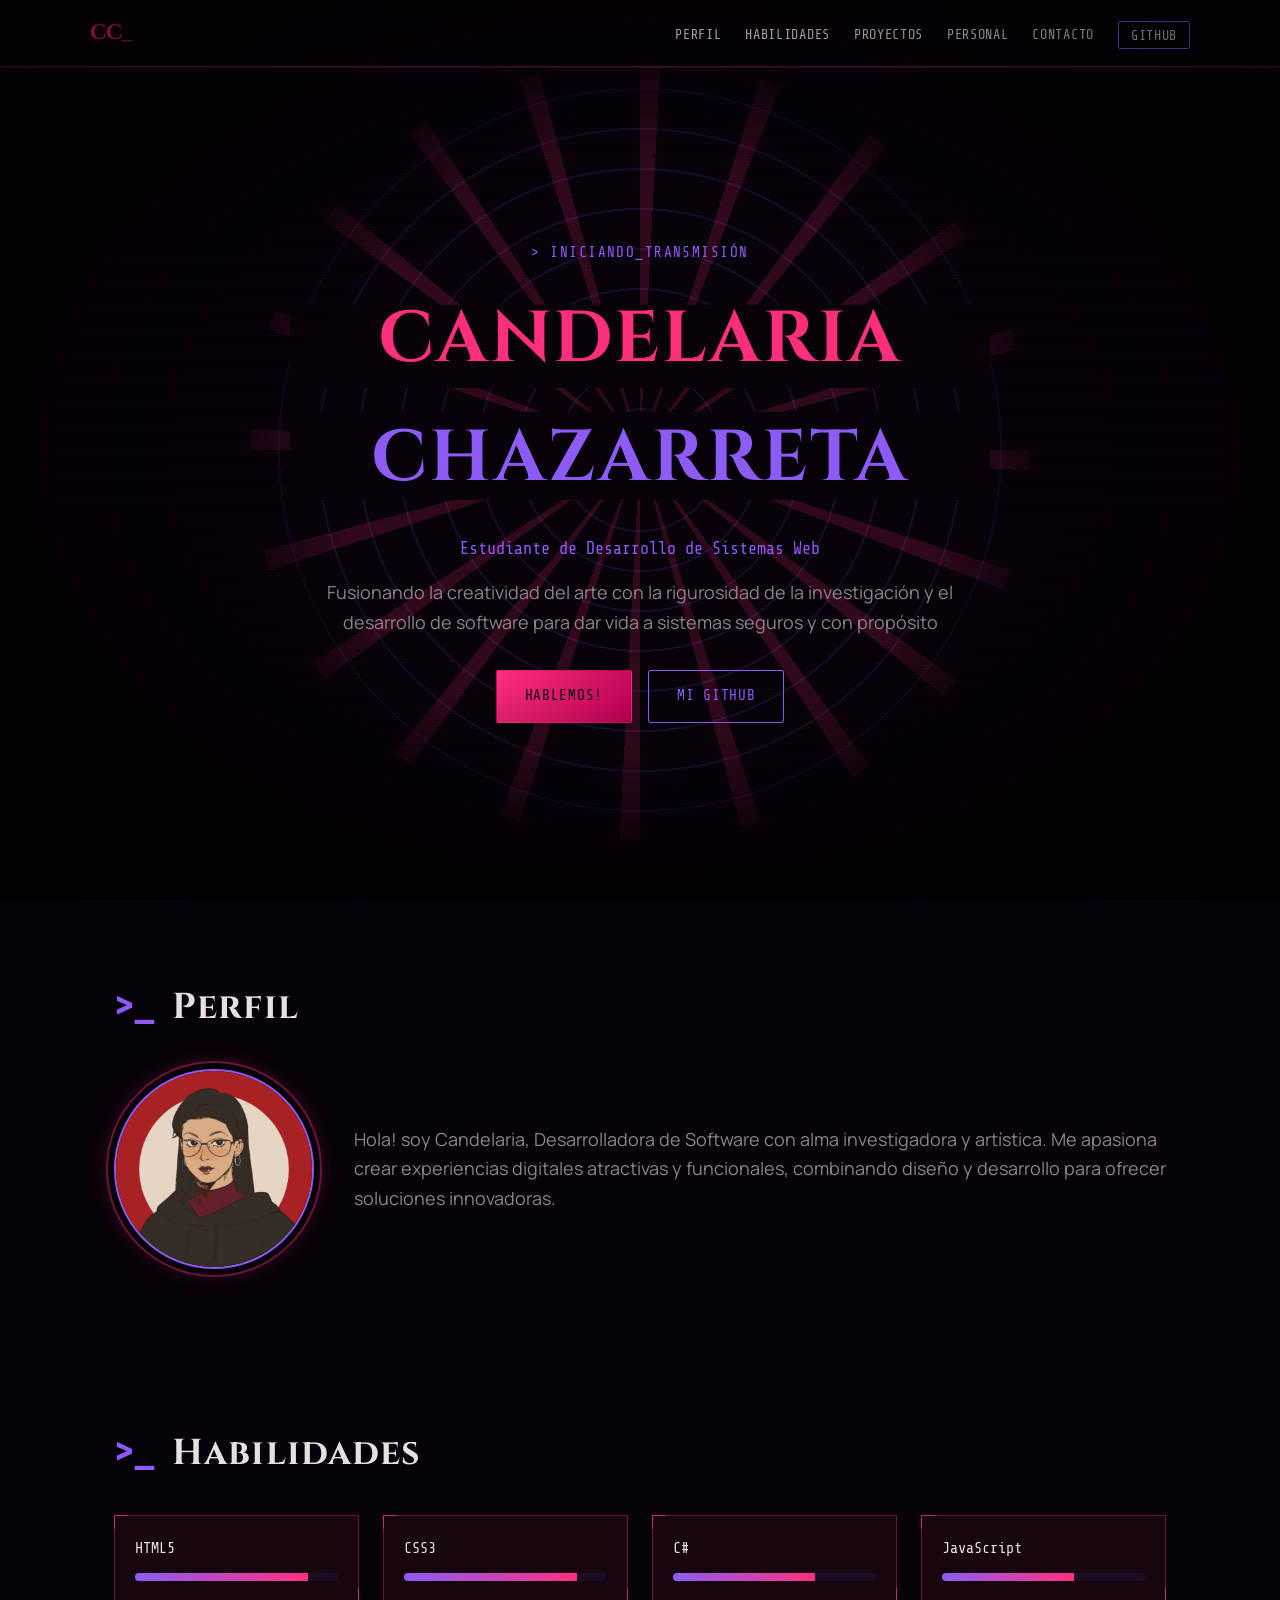
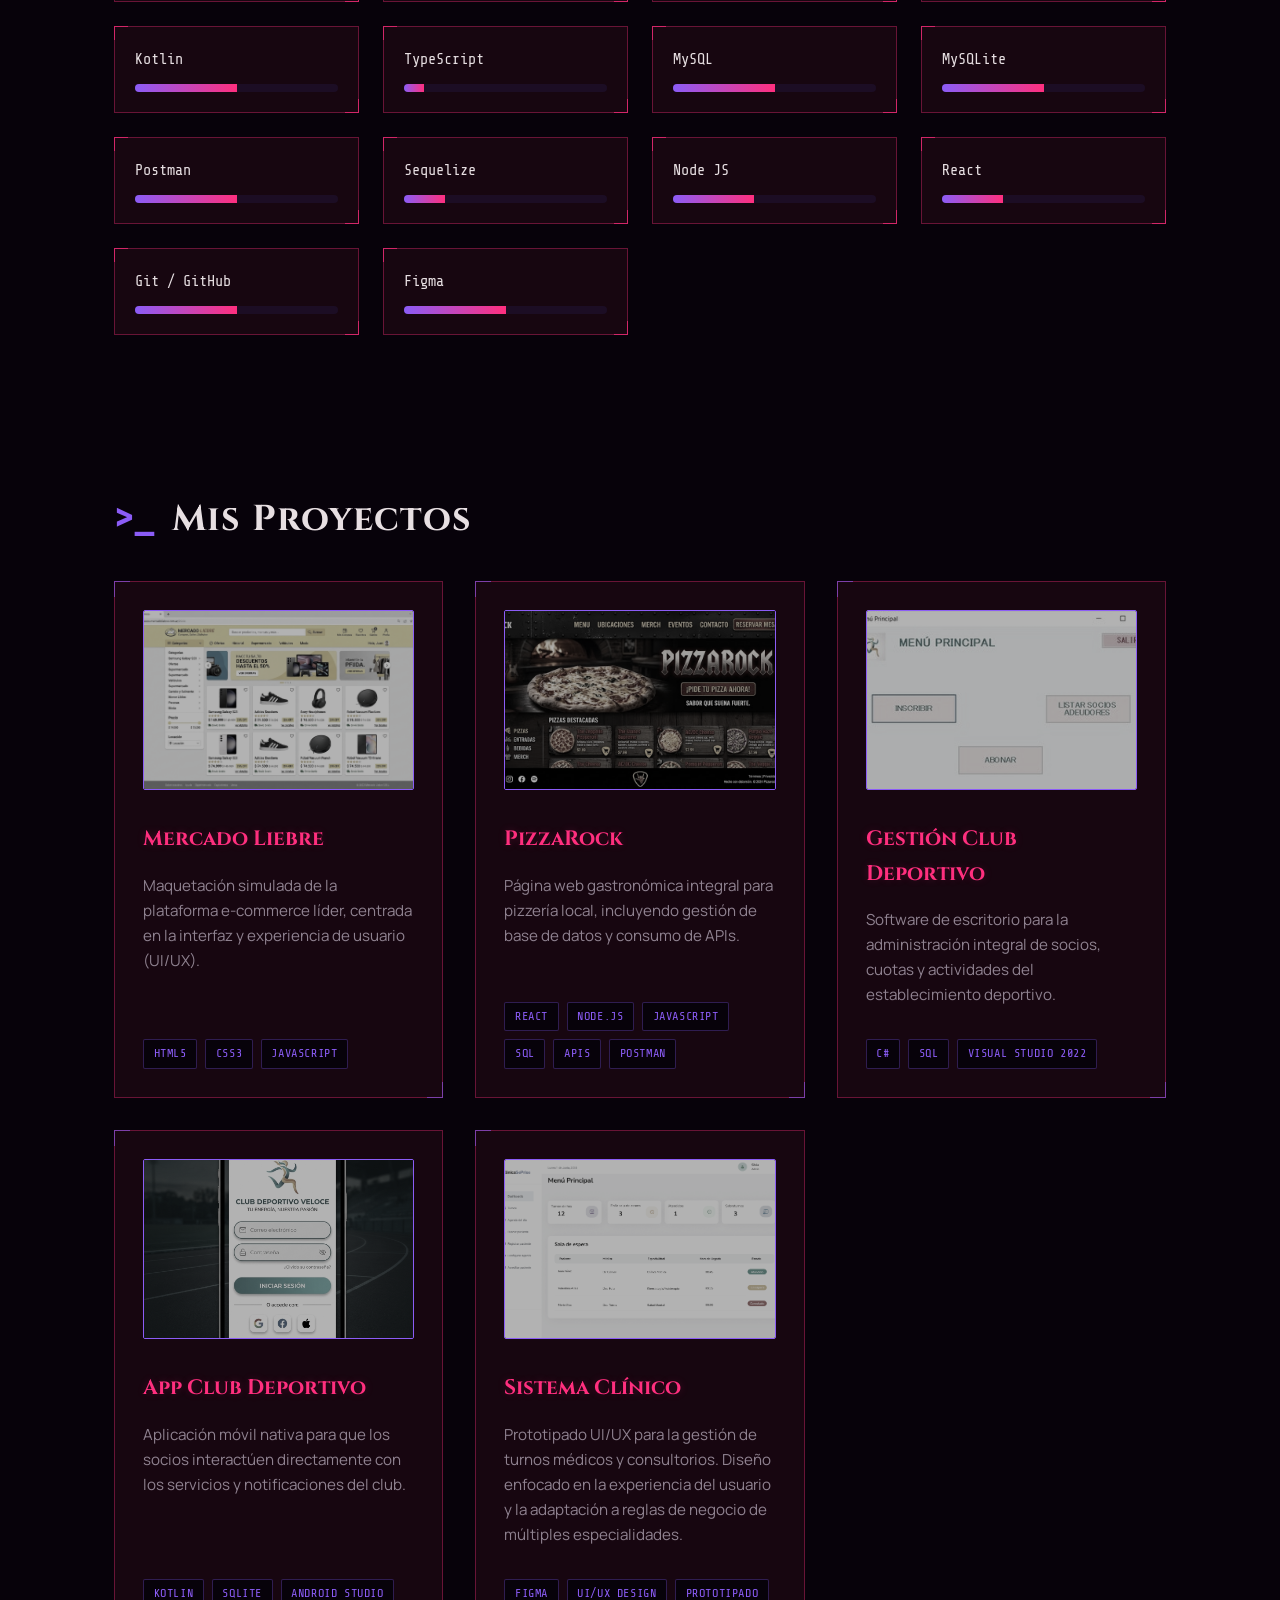
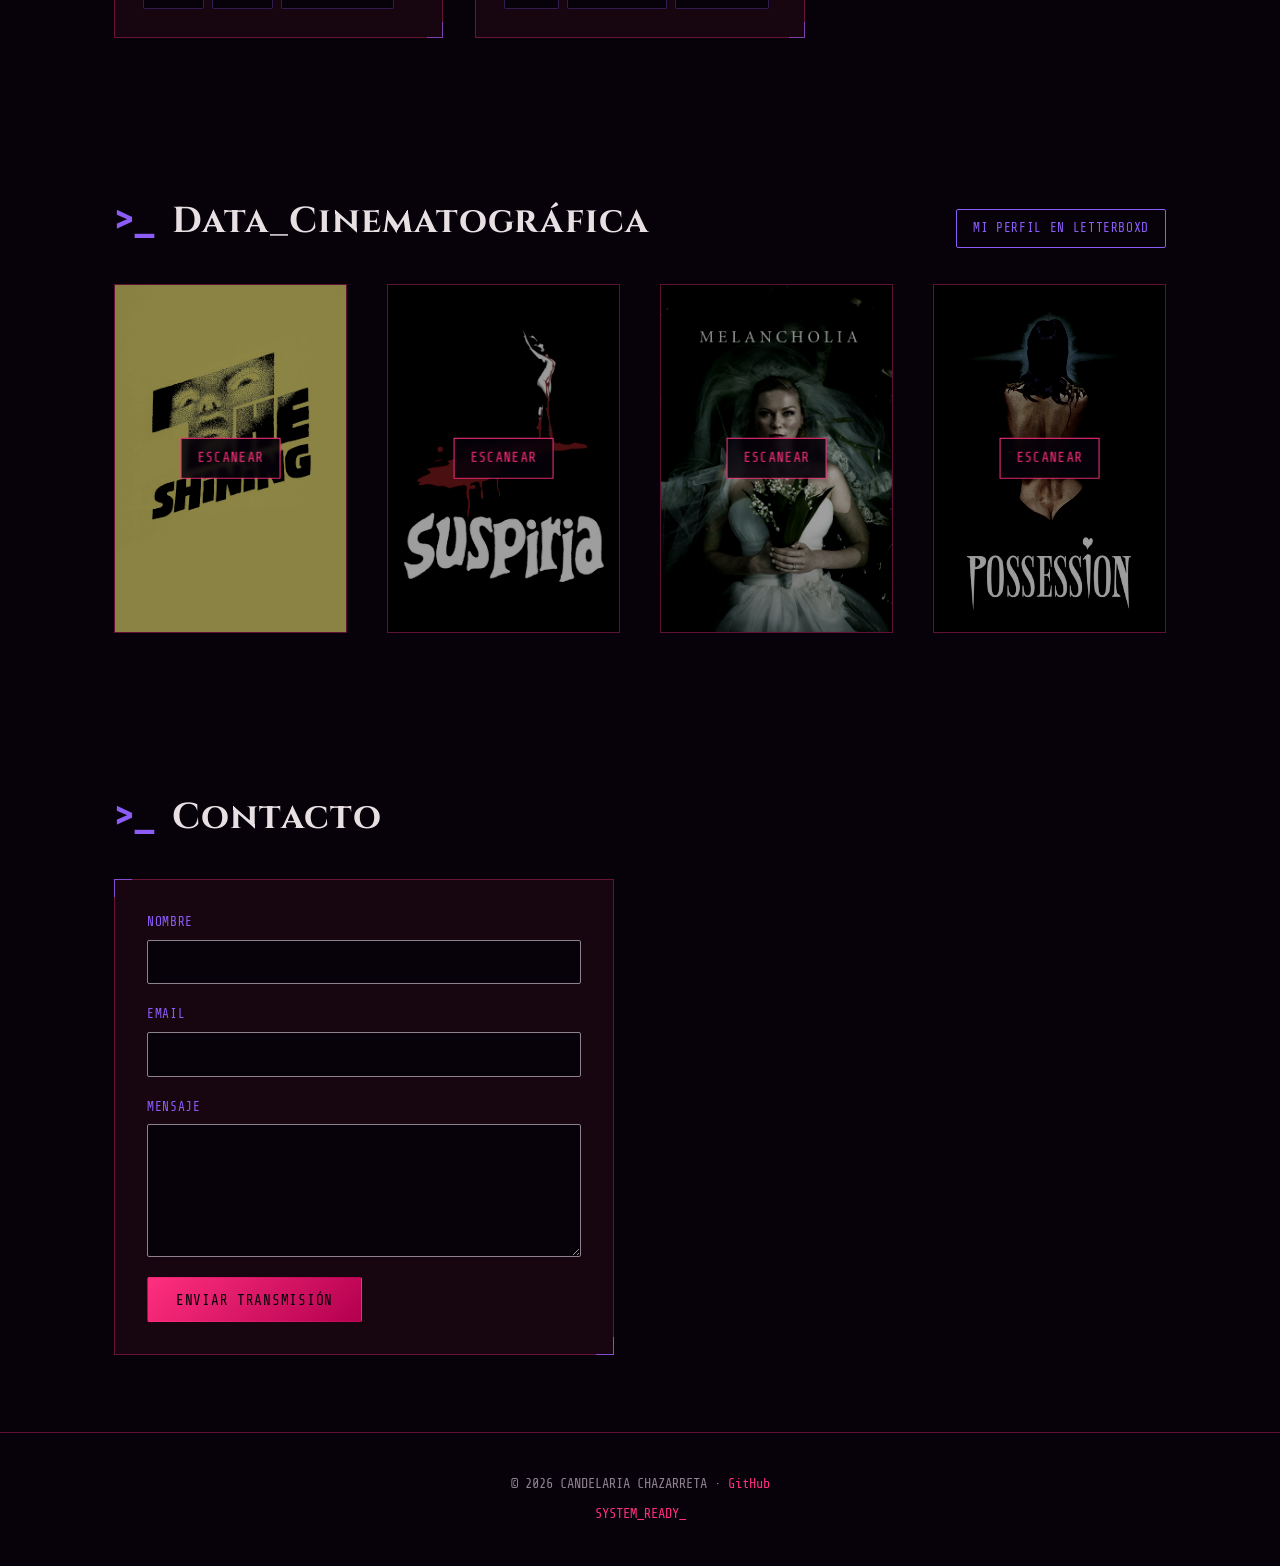
==== commit 064cbd0a: "actualizando index y css" ====
--- a/index.html
+++ b/index.html
@@ -26,7 +26,7 @@
         <li><a href="#sobre-mi">Perfil</a></li>
         <li><a href="#habilidades">Habilidades</a></li>
         <li><a href="#proyectos">Proyectos</a></li>
-        <li><a href="#personal">Sobre Mí</a></li>
+        <li><a href="#personal">Personal</a></li>
         <li><a href="#contacto">Contacto</a></li>
         <li>
           <a href="https://github.com/kndxt" target="_blank" rel="noopener noreferrer" class="github-link">
@@ -37,7 +37,7 @@
     </nav>
   </header>
 
-  <!-- MAIN: todo el contenido central de la landing vive acá -->
+  <!-- MAIN: contenido central del landing -->
   <main>
 
     <!-- HERO: primera pantalla, presenta nombre y rol -->
@@ -160,7 +160,7 @@
         <!-- Proyecto 2: PizzaRock -->
         <li class="project-card">
           <div class="project-visual">
-            <img src="/assets/pizzarock.jpg" alt="Vista previa de Mercado Liebre">
+            <img src="/assets/pizzarock.jpg" alt="Vista previa de la página web de PizzaRock">
           </div>
           <h3 class="project-title">PizzaRock</h3>
           <p class="project-desc">Página web gastronómica integral para pizzería local, incluyendo gestión de base de datos y consumo de APIs.</p>
@@ -177,7 +177,7 @@
         <!-- Proyecto 3: Club Deportivo (Escritorio) -->
         <li class="project-card">
           <div class="project-visual">
-            <img src="/assets/program-clubdepo.jpg" alt="Vista previa de Mercado Liebre">
+            <img src="/assets/program-clubdepo.jpg" alt="Vista previa del software de gestión del club deportivo">
           </div>
           <h3 class="project-title">Gestión Club Deportivo</h3>
           <p class="project-desc">Software de escritorio para la administración integral de socios, cuotas y actividades del establecimiento deportivo.</p>
@@ -191,7 +191,7 @@
         <!-- Proyecto 4: Club Deportivo (Móvil) -->
         <li class="project-card">
           <div class="project-visual">
-            <img src="/assets/app-clubdepo.jpg" alt="Vista previa de Mercado Liebre">
+            <img src="/assets/app-clubdepo.jpg" alt="Vista previa de la aplicación móvil del club deportivo">
           </div>
           <h3 class="project-title">App Club Deportivo</h3>
           <p class="project-desc">Aplicación móvil nativa para que los socios interactúen directamente con los servicios y notificaciones del club.</p>
@@ -204,7 +204,7 @@
         <!-- Proyecto 5: Prototipo Clínica -->
         <li class="project-card">
           <div class="project-visual">
-            <img src="/assets/proto-figma.png" alt="Vista previa de Mercado Liebre">
+            <img src="/assets/proto-figma.png" alt="Vista previa del prototipo en Figma">
           </div>
           <h3 class="project-title">Sistema Clínico</h3>
           <p class="project-desc">Prototipado UI/UX para la gestión de turnos médicos y consultorios. Diseño enfocado en la experiencia del usuario y la adaptación a reglas de negocio de múltiples especialidades.</p>
--- a/css/style.css
+++ b/css/style.css
@@ -498,60 +498,6 @@
 .contact-form .btn {
   align-self: flex-start;
 }
-
-/* =========================================================
-   FOOTER
-   ========================================================= */
-.site-footer {
-  text-align: center;
-  padding: 2.5rem 1.5rem;
-  border-top: 1px solid var(--hairline);
-  font-family: var(--font-mono);
-  font-size: 0.85rem;
-  color: var(--dust);
-}
-
-.footer-status {
-  margin-top: 0.5rem;
-  color: var(--rose);
-  animation: flicker 5s infinite;
-}
-
-/* =========================================================
-   ANIMACIONES
-   ========================================================= */
-@keyframes blink {
-  50% { opacity: 0; }
-}
-
-@keyframes rose-spin {
-  from { transform: translate(-50%, -50%) rotate(0deg); }
-  to   { transform: translate(-50%, -50%) rotate(360deg); }
-}
-
-@keyframes glitch-shift {
-  0%   { transform: translate(0, 0); }
-  50%  { transform: translate(-2px, 1px); }
-  100% { transform: translate(2px, -1px); }
-}
-
-@keyframes fill-bar {
-  from { width: 0; }
-}
-
-/* Parpadeo irregular tipo cartel de neón viejo */
-@keyframes flicker {
-  0%, 19%, 21%, 23%, 100% { opacity: 1; }
-  20%, 22% { opacity: 0.4; }
-}
-
-@media (prefers-reduced-motion: reduce) {
-  *, *::before, *::after {
-    animation-duration: 0.01ms !important;
-    animation-iteration-count: 1 !important;
-    transition-duration: 0.01ms !important;
-  }
-}
 /* =========================================================
    PROYECTOS / TARJETAS
    ========================================================= */
@@ -791,6 +737,60 @@
   margin: 0;
 }
 /* =========================================================
+   FOOTER
+   ========================================================= */
+.site-footer {
+  text-align: center;
+  padding: 2.5rem 1.5rem;
+  border-top: 1px solid var(--hairline);
+  font-family: var(--font-mono);
+  font-size: 0.85rem;
+  color: var(--dust);
+}
+
+.footer-status {
+  margin-top: 0.5rem;
+  color: var(--rose);
+  animation: flicker 5s infinite;
+}
+
+/* =========================================================
+   ANIMACIONES
+   ========================================================= */
+@keyframes blink {
+  50% { opacity: 0; }
+}
+
+@keyframes rose-spin {
+  from { transform: translate(-50%, -50%) rotate(0deg); }
+  to   { transform: translate(-50%, -50%) rotate(360deg); }
+}
+
+@keyframes glitch-shift {
+  0%   { transform: translate(0, 0); }
+  50%  { transform: translate(-2px, 1px); }
+  100% { transform: translate(2px, -1px); }
+}
+
+@keyframes fill-bar {
+  from { width: 0; }
+}
+
+/* Parpadeo irregular tipo cartel de neón viejo */
+@keyframes flicker {
+  0%, 19%, 21%, 23%, 100% { opacity: 1; }
+  20%, 22% { opacity: 0.4; }
+}
+
+@media (prefers-reduced-motion: reduce) {
+  *, *::before, *::after {
+    animation-duration: 0.01ms !important;
+    animation-iteration-count: 1 !important;
+    transition-duration: 0.01ms !important;
+  }
+}
+
+/* =========================================================
    RESPONSIVE
    ========================================================= */
 @media (max-width: 640px) {
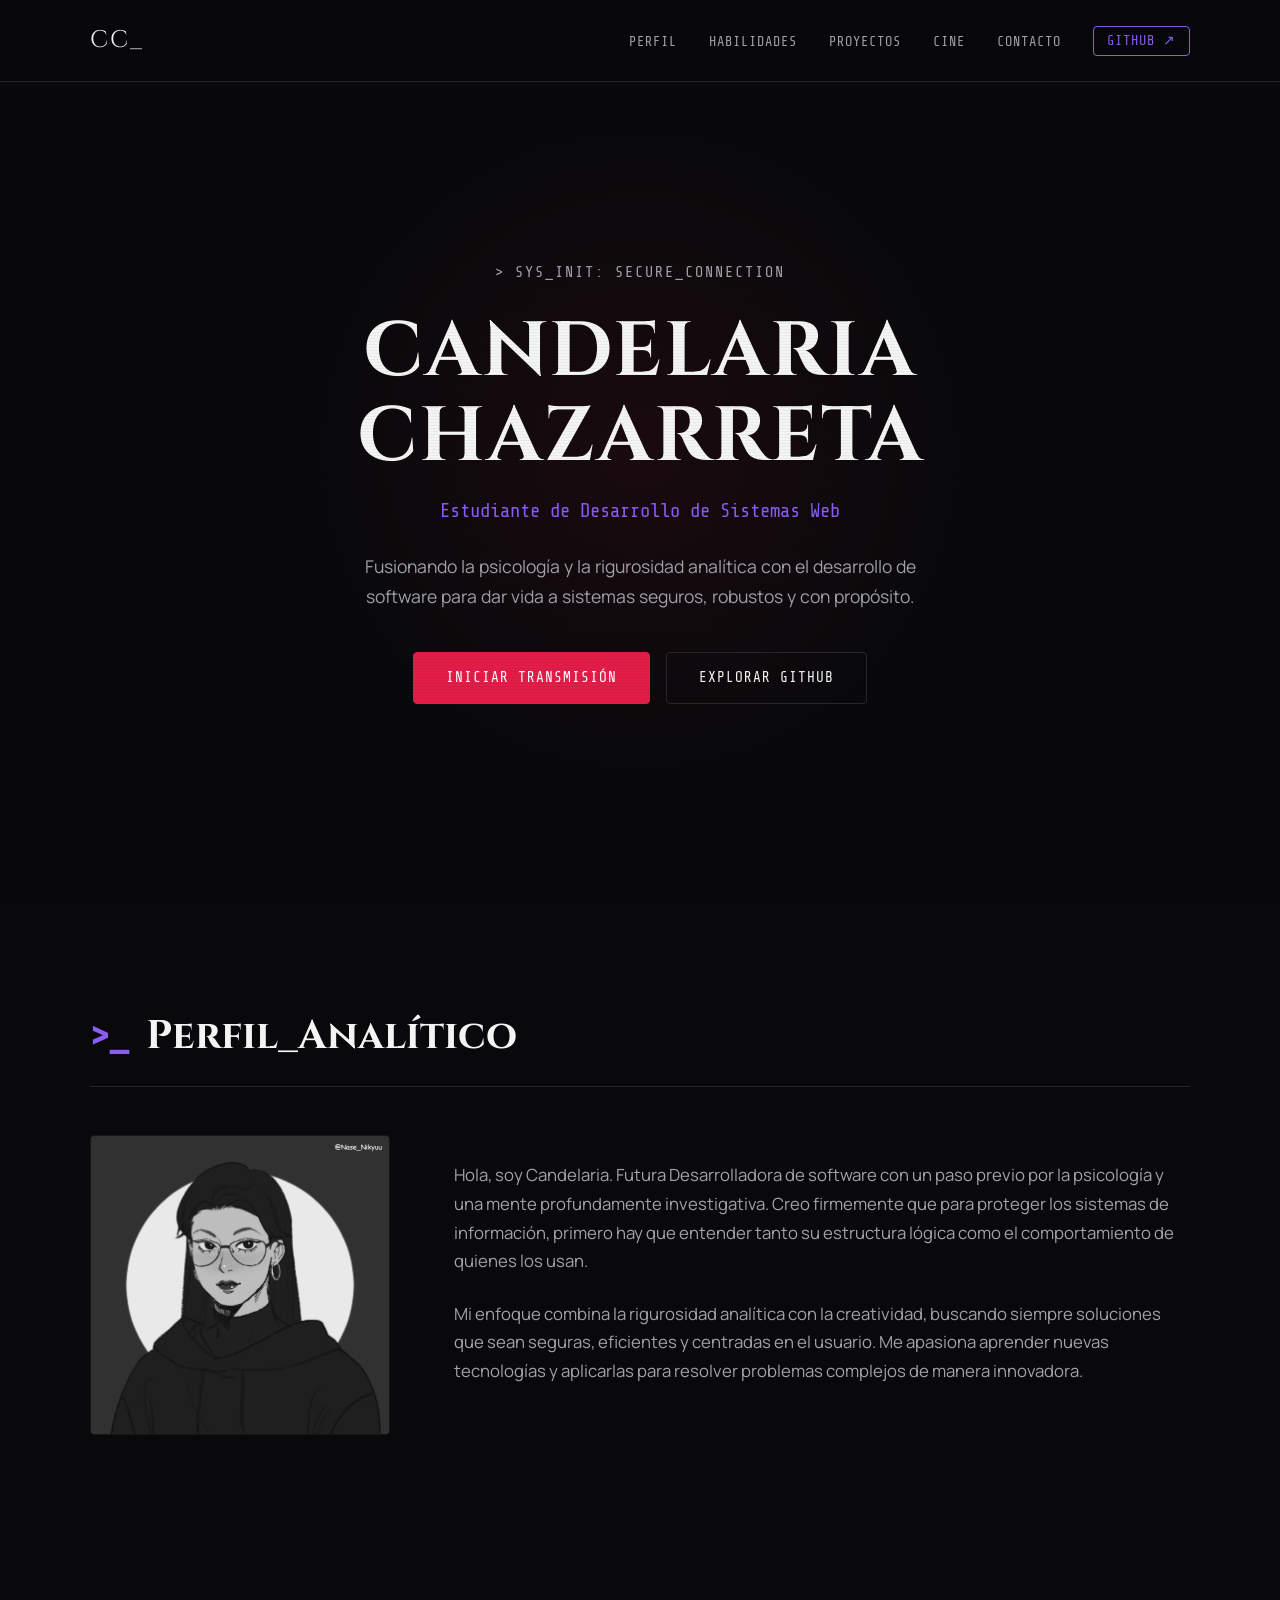
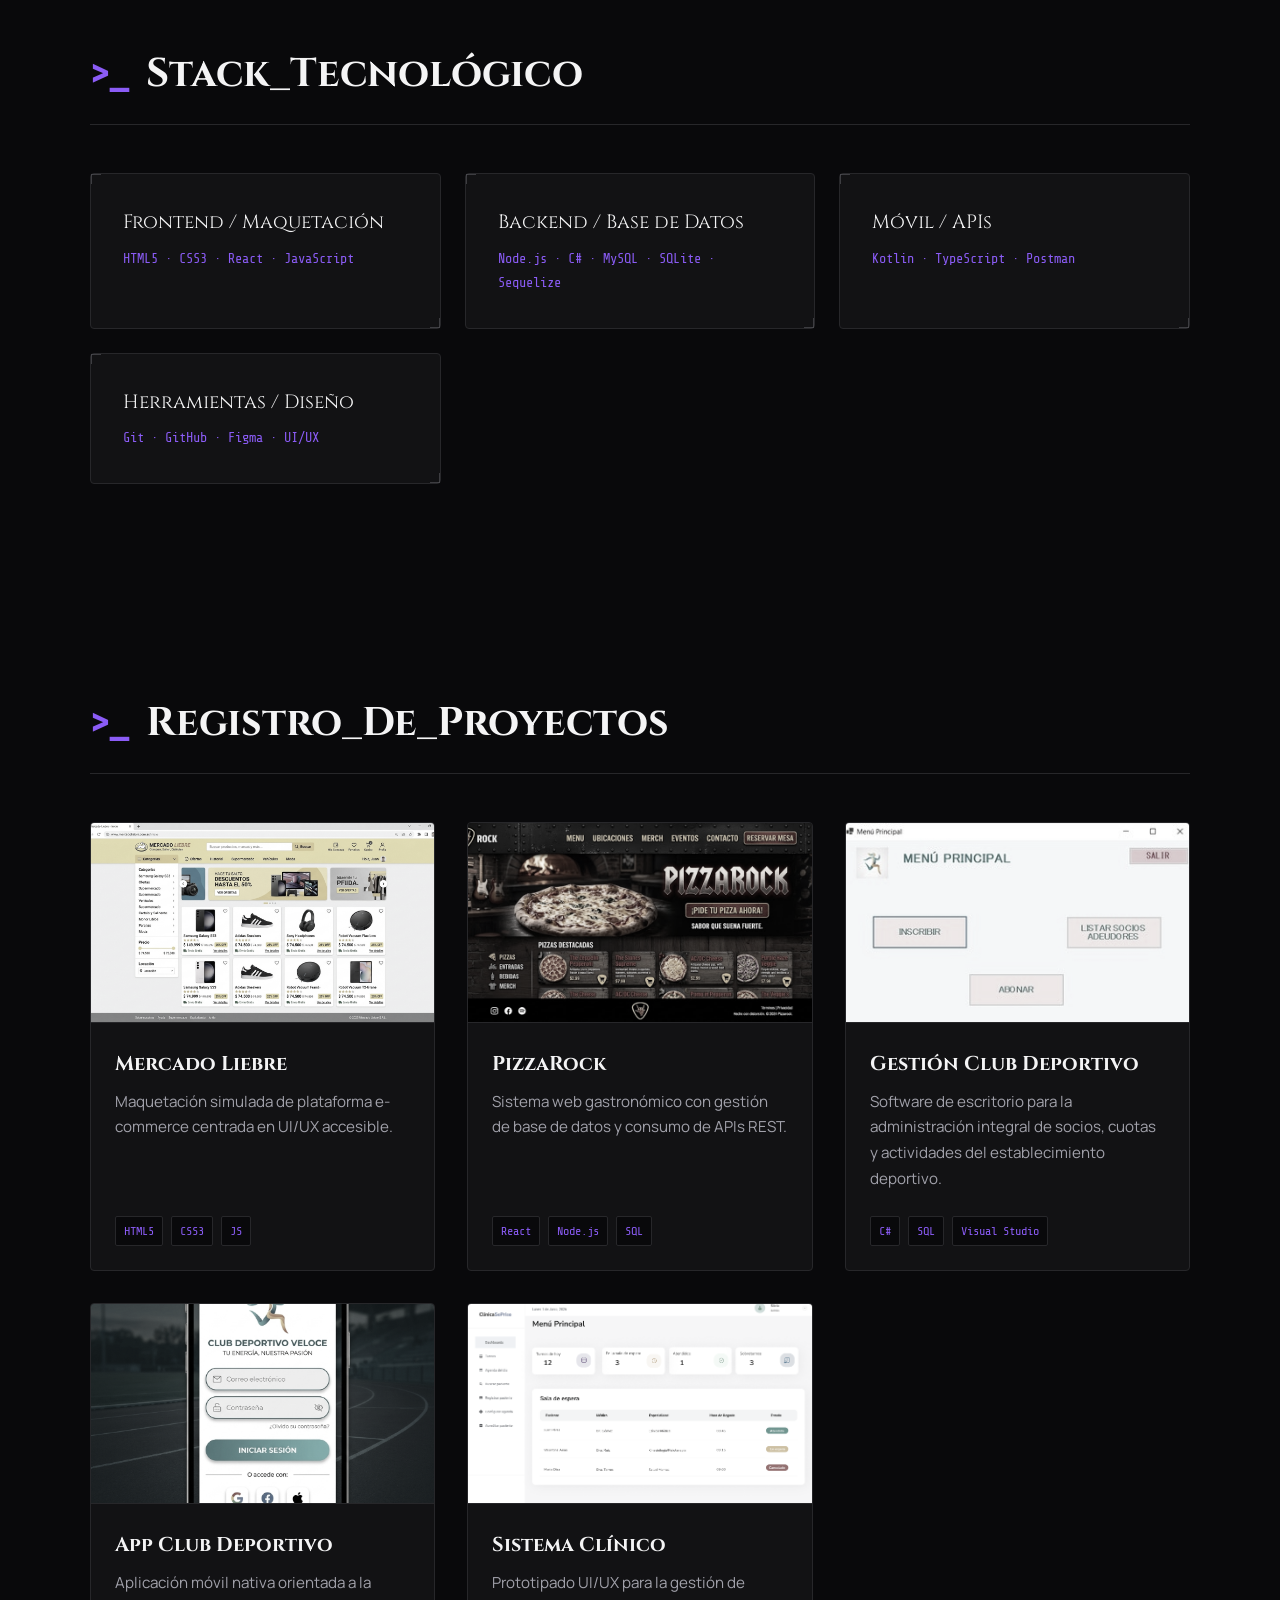
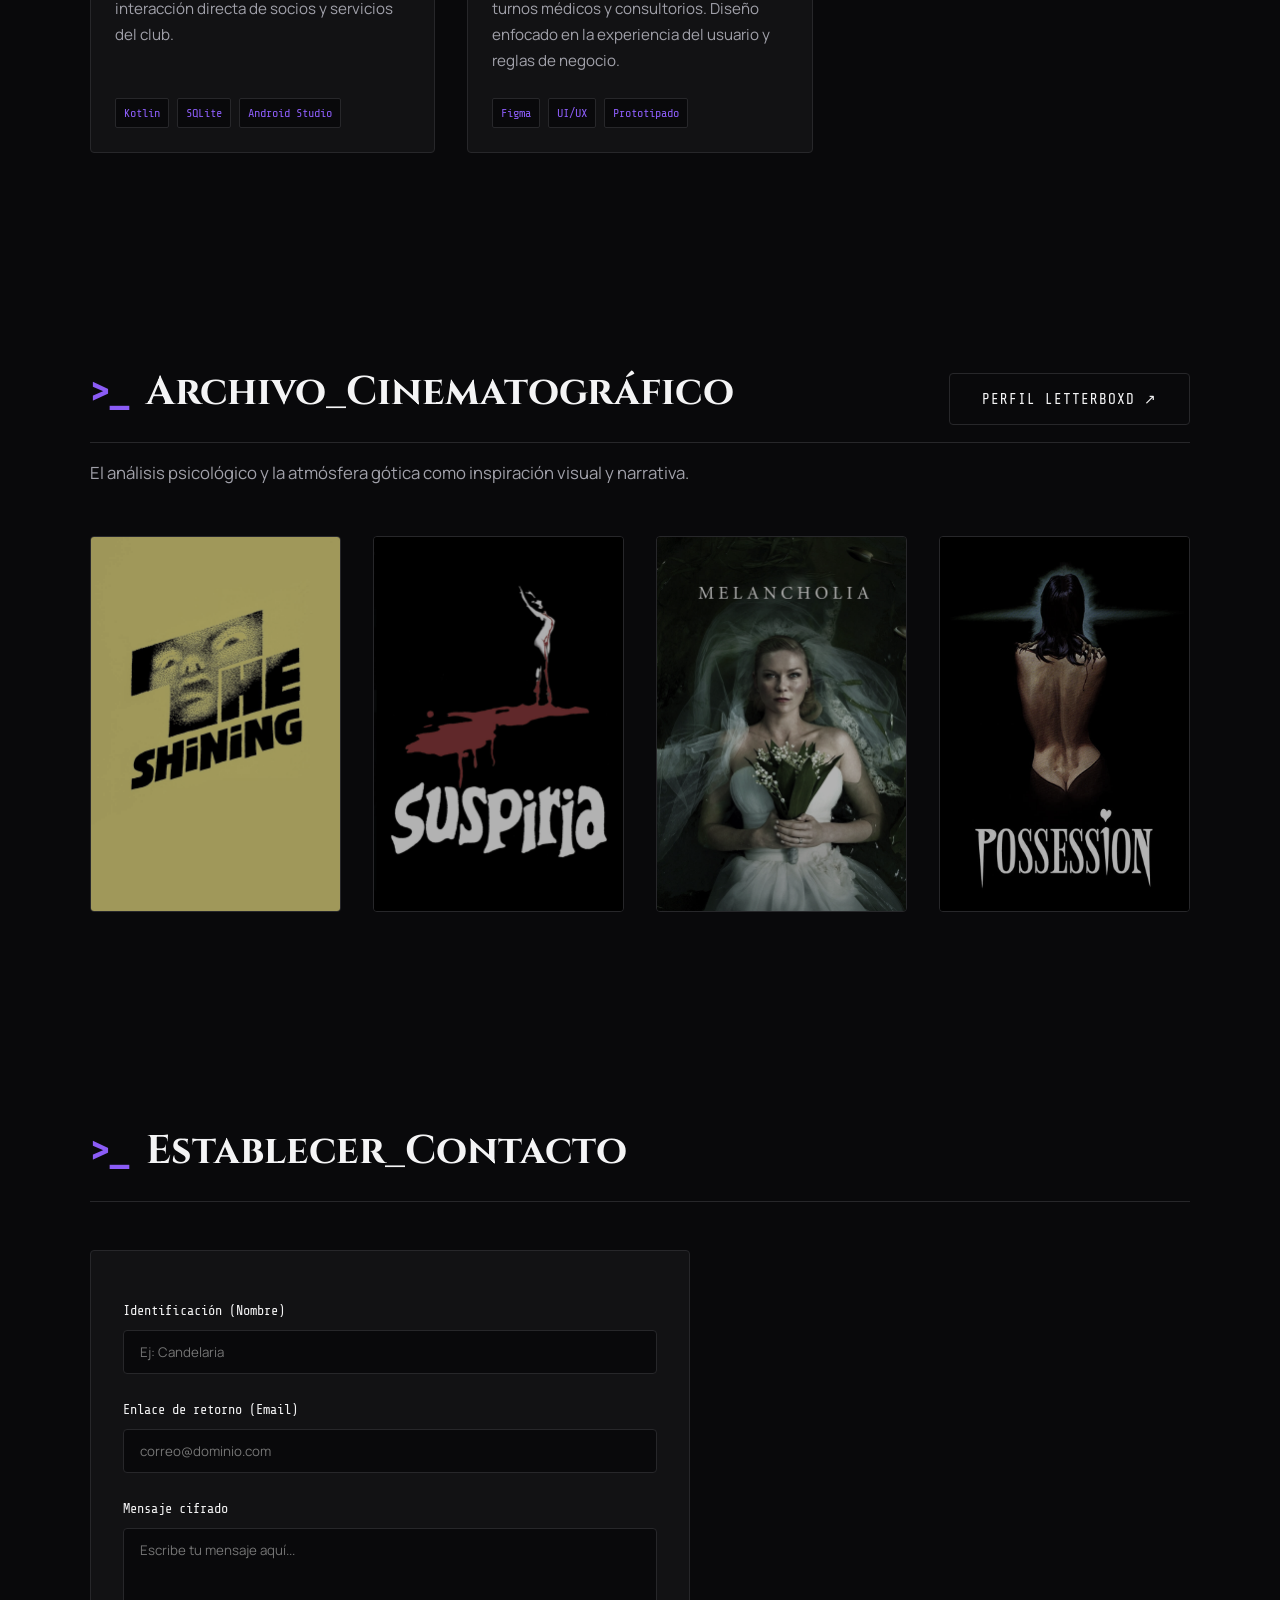
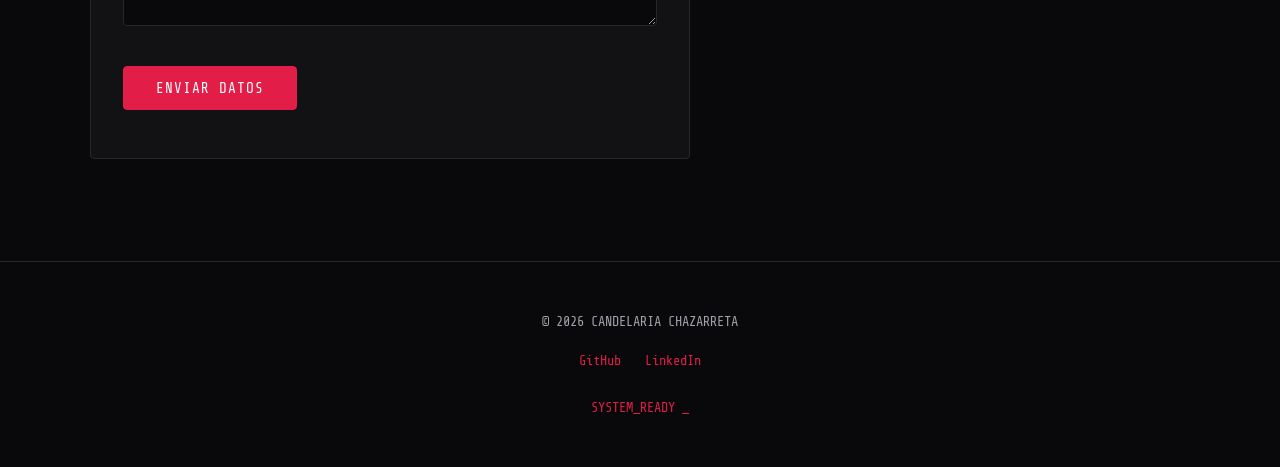
==== commit 773fe88f: "actualizando estilos y redefiniendo index" ====
--- a/index.html
+++ b/index.html
@@ -4,298 +4,261 @@
   <meta charset="UTF-8">
   <meta name="viewport" content="width=device-width, initial-scale=1.0">
   <title>Candelaria Chazarreta · Portfolio</title>
-  <meta name="description" content="Landing de portfolio personal de [Nombre Apellido], estudiante y desarrollador/a web front end.">
-
-  <!-- Google Fonts: Orbitron (títulos), Rajdhani (texto), Space Mono (etiquetas tipo terminal) -->
+  <meta name="description" content="Landing de portfolio personal de Candelaria Chazarreta, estudiante de sistemas y desarrolladora enfocada en ciberseguridad.">
+
+  <!-- Google Fonts: Cinzel (Gótico/Elegante), Manrope (Limpio/Moderno), Share Tech Mono (Terminal) -->
   <link rel="preconnect" href="https://fonts.googleapis.com">
   <link rel="preconnect" href="https://fonts.gstatic.com" crossorigin>
-  <link href="https://fonts.googleapis.com/css2?family=Cinzel:wght@600;700&family=Manrope:wght@400;500;600;700&family=Share+Tech+Mono&display=swap" rel="stylesheet">
-
-  <link rel="stylesheet" href="/css/style.css">
+  <link href="https://fonts.googleapis.com/css2?family=Cinzel:wght@500;700&family=Manrope:wght@300;400;600&family=Share+Tech+Mono&display=swap" rel="stylesheet">
+
+  <link rel="stylesheet" href="./css/style.css">
 </head>
 <body>
 
-  <!-- Capa de scanlines: puramente decorativa, no aporta contenido -->
+  <!-- Capa de scanlines: sutileza mejorada -->
   <div class="scanlines" aria-hidden="true"></div>
 
-  <!-- HEADER: contiene la navegación principal fija -->
-  <header class="site-header">
+  <!-- HEADER -->
+  <header class="site-header" role="banner">
     <nav class="navbar" aria-label="Navegación principal">
-      <a href="#inicio" class="logo">CC<span class="cursor">_</span></a>
+      <a href="#inicio" class="logo" aria-label="Ir al inicio">CC<span class="cursor">_</span></a>
       <ul class="nav-links">
         <li><a href="#sobre-mi">Perfil</a></li>
         <li><a href="#habilidades">Habilidades</a></li>
         <li><a href="#proyectos">Proyectos</a></li>
-        <li><a href="#personal">Personal</a></li>
+        <li><a href="#personal">Cine</a></li>
         <li><a href="#contacto">Contacto</a></li>
         <li>
-          <a href="https://github.com/kndxt" target="_blank" rel="noopener noreferrer" class="github-link">
-            GitHub
+          <!-- Requisito PFO1: Enlace visible a GitHub -->
+          <a href="https://github.com/kndxt" target="_blank" rel="noopener noreferrer" class="github-link" aria-label="Visitar mi perfil de GitHub">
+            GitHub <span aria-hidden="true">↗</span>
           </a>
         </li>
       </ul>
     </nav>
   </header>
 
-  <!-- MAIN: contenido central del landing -->
-  <main>
-
-    <!-- HERO: primera pantalla, presenta nombre y rol -->
-    <section id="inicio" class="hero">
-      <div class="hero-grid" aria-hidden="true"></div>
+  <!-- MAIN -->
+  <main role="main">
+
+    <!-- HERO -->
+    <section id="inicio" class="hero" aria-labelledby="hero-title">
+      <div class="hero-glow" aria-hidden="true"></div>
       <div class="hero-content">
-        <p class="eyebrow">&gt; INICIANDO_TRANSMISIÓN</p>
-        <h1 class="glitch" data-text="CANDELARIA CHAZARRETA">CANDELARIA CHAZARRETA</h1>
+        <p class="eyebrow">&gt; SYS_INIT: SECURE_CONNECTION</p>
+        <h1 id="hero-title" class="title">Candelaria Chazarreta</h1>
         <p class="hero-role">Estudiante de Desarrollo de Sistemas Web</p>
-        <p class="hero-tagline">Fusionando la creatividad del arte con la rigurosidad de la investigación y el desarrollo de software para dar vida a sistemas seguros y con propósito</p>
+        <p class="hero-tagline">Fusionando la psicología y la rigurosidad analítica con el desarrollo de software para dar vida a sistemas seguros, robustos y con propósito.</p>
         <div class="hero-actions">
-          <a href="#contacto" class="btn btn-primary">HABLEMOS!</a>
+          <a href="#contacto" class="btn btn-primary">Iniciar Transmisión</a>
           <a href="https://github.com/kndxt" target="_blank" rel="noopener noreferrer" class="btn btn-secondary">
-            MI GitHub
+            Explorar GitHub
           </a>
         </div>
       </div>
     </section>
 
-    <!-- SOBRE MÍ: presentación personal, requisito de la consigna -->
-    <section id="sobre-mi" class="section about">
-      <h2><span class="prompt">&gt;_</span> Perfil</h2>
+    <!-- SOBRE MÍ -->
+    <section id="sobre-mi" class="section about" aria-labelledby="about-title">
+      <h2 id="about-title"><span class="prompt">&gt;_</span> Perfil_Analítico</h2>
       <div class="about-content">
-        <img
-          src="/assets/avatar.png"
-          alt="avatar"
-          class="profile-photo"
-          width="440"
-          height="440"
-        >
+        <div class="profile-wrapper">
+          <img
+            src="/assets/avatar-1.png"
+            alt="Fotografía de Candelaria Chazarreta"
+            class="profile-photo"
+            width="300"
+            height="300"
+            loading="lazy"
+          >
+        </div>
         <div class="about-text">
           <p>
-            Hola! soy Candelaria, Desarrolladora de Software con alma investigadora y artística. Me apasiona crear experiencias digitales atractivas y funcionales, combinando diseño y desarrollo para ofrecer soluciones innovadoras.
+            Hola, soy Candelaria. Futura Desarrolladora de software con un paso previo por la psicología y una mente profundamente investigativa. Creo firmemente que para proteger los sistemas de información, primero hay que entender tanto su estructura lógica como el comportamiento de quienes los usan. 
           </p>
-        </div>
-      </div>
-    </section>
-
-    <!-- HABILIDADES: grid de tarjetas con nivel, usa CSS Grid -->
-    <section id="habilidades" class="section skills">
-      <h2><span class="prompt">&gt;_</span> Habilidades</h2>
+          <p>
+            Mi enfoque combina la rigurosidad analítica con la creatividad, buscando siempre soluciones que sean seguras, eficientes y centradas en el usuario. Me apasiona aprender nuevas tecnologías y aplicarlas para resolver problemas complejos de manera innovadora.
+          </p>
+        </div>
+      </div>
+    </section>
+
+    <!-- HABILIDADES -->
+    <section id="habilidades" class="section skills" aria-labelledby="skills-title">
+      <h2 id="skills-title"><span class="prompt">&gt;_</span> Stack_Tecnológico</h2>
       <ul class="skills-grid">
         <li class="skill-card">
-          <span class="skill-name">HTML5</span>
-          <div class="skill-bar"><span style="--level: 85%;"></span></div>
-        </li>
-        <li class="skill-card">
-          <span class="skill-name">CSS3</span>
-          <div class="skill-bar"><span style="--level: 85%;"></span></div>
-        </li>
-        <li class="skill-card">
-          <span class="skill-name">C#</span>
-          <div class="skill-bar"><span style="--level: 70%;"></span></div>
-        </li>
-        <li class="skill-card">
-          <span class="skill-name">JavaScript</span>
-          <div class="skill-bar"><span style="--level: 65%;"></span></div>
-        </li>
-        <li class="skill-card">
-          <span class="skill-name">Kotlin</span>
-          <div class="skill-bar"><span style="--level: 50%;"></span></div>
-        </li>
-        <li class="skill-card">
-          <span class="skill-name">TypeScript</span>
-          <div class="skill-bar"><span style="--level: 10%;"></span></div>
-        </li>
-        <li class="skill-card">
-          <span class="skill-name">MySQL</span>
-          <div class="skill-bar"><span style="--level: 50%;"></span></div>
-        </li>
-        <li class="skill-card">
-          <span class="skill-name">MySQLite</span>
-          <div class="skill-bar"><span style="--level: 50%;"></span></div>
-        </li>
-        <li class="skill-card">
-          <span class="skill-name">Postman</span>
-          <div class="skill-bar"><span style="--level: 50%;"></span></div>
-        </li>
-        <li class="skill-card">
-          <span class="skill-name">Sequelize</span>
-          <div class="skill-bar"><span style="--level: 20%;"></span></div>
-        </li>
-        <li class="skill-card">
-          <span class="skill-name">Node JS</span>
-          <div class="skill-bar"><span style="--level: 40%;"></span></div>
-        </li>
-        <li class="skill-card">
-          <span class="skill-name">React</span>
-          <div class="skill-bar"><span style="--level: 30%;"></span></div>
-        </li>
-        <li class="skill-card">
-          <span class="skill-name">Git / GitHub</span>
-          <div class="skill-bar"><span style="--level: 50%;"></span></div>
-        </li>
-        <li class="skill-card">
-          <span class="skill-name">Figma</span>
-          <div class="skill-bar"><span style="--level: 50%;"></span></div>
+          <span class="skill-name">Frontend / Maquetación</span>
+          <p class="skill-tags">HTML5 · CSS3 · React · JavaScript</p>
+        </li>
+        <li class="skill-card">
+          <span class="skill-name">Backend / Base de Datos</span>
+          <p class="skill-tags">Node.js · C# · MySQL · SQLite · Sequelize</p>
+        </li>
+        <li class="skill-card">
+          <span class="skill-name">Móvil / APIs</span>
+          <p class="skill-tags">Kotlin · TypeScript · Postman</p>
+        </li>
+        <li class="skill-card">
+          <span class="skill-name">Herramientas / Diseño</span>
+          <p class="skill-tags">Git · GitHub · Figma · UI/UX</p>
         </li>
       </ul>
     </section>
-<!-- MIS PROYECTOS: Reemplaza a la sección personal -->
-    <section id="proyectos" class="section projects">
-      <h2><span class="prompt">&gt;_</span> Mis Proyectos</h2>
+
+    <!-- MIS PROYECTOS -->
+    <section id="proyectos" class="section projects" aria-labelledby="projects-title">
+      <h2 id="projects-title"><span class="prompt">&gt;_</span> Registro_De_Proyectos</h2>
       <ul class="projects-grid">
         
-        <!-- Proyecto 1: Mercado Liebre -->
-        <li class="project-card">
-          <div class="project-visual">
-            <img src="/assets/mercado-liebre.jpg" alt="Vista previa de Mercado Liebre">
-          </div>
-          <h3 class="project-title">Mercado Liebre</h3>
-          <p class="project-desc">Maquetación simulada de la plataforma e-commerce líder, centrada en la interfaz y experiencia de usuario (UI/UX).</p>
-          <div class="tech-stack">
-            <span>HTML5</span>
-            <span>CSS3</span>
-            <span>JavaScript</span>
-          </div>
-        </li>
-
-        <!-- Proyecto 2: PizzaRock -->
-        <li class="project-card">
-          <div class="project-visual">
-            <img src="/assets/pizzarock.jpg" alt="Vista previa de la página web de PizzaRock">
-          </div>
-          <h3 class="project-title">PizzaRock</h3>
-          <p class="project-desc">Página web gastronómica integral para pizzería local, incluyendo gestión de base de datos y consumo de APIs.</p>
-          <div class="tech-stack">
-            <span>React</span>
-            <span>Node.js</span>
-            <span>JavaScript</span>
-            <span>SQL</span>
-            <span>APIs</span>
-            <span>Postman</span>
-          </div>
-        </li>
-
+        <!-- Proyecto 1 -->
+        <li class="project-card">
+          <div class="project-visual">
+            <img src="/assets/mercado-liebre.jpg" alt="Vista previa de Mercado Liebre" loading="lazy">
+          </div>
+          <div class="project-content">
+            <h3 class="project-title">Mercado Liebre</h3>
+            <p class="project-desc">Maquetación simulada de plataforma e-commerce centrada en UI/UX accesible.</p>
+            <div class="tech-stack">
+              <span>HTML5</span><span>CSS3</span><span>JS</span>
+            </div>
+          </div>
+        </li>
+
+        <!-- Proyecto 2 -->
+        <li class="project-card">
+          <div class="project-visual">
+            <img src="/assets/pizzarock.jpg" alt="Vista previa de PizzaRock" loading="lazy">
+          </div>
+          <div class="project-content">
+            <h3 class="project-title">PizzaRock</h3>
+            <p class="project-desc">Sistema web gastronómico con gestión de base de datos y consumo de APIs REST.</p>
+            <div class="tech-stack">
+              <span>React</span><span>Node.js</span><span>SQL</span>
+            </div>
+          </div>
+        </li>
+        
         <!-- Proyecto 3: Club Deportivo (Escritorio) -->
         <li class="project-card">
           <div class="project-visual">
-            <img src="/assets/program-clubdepo.jpg" alt="Vista previa del software de gestión del club deportivo">
-          </div>
-          <h3 class="project-title">Gestión Club Deportivo</h3>
-          <p class="project-desc">Software de escritorio para la administración integral de socios, cuotas y actividades del establecimiento deportivo.</p>
-          <div class="tech-stack">
-            <span>C#</span>
-            <span>SQL</span>
-            <span>Visual Studio 2022</span>
+            <img src="/assets/program-clubdepo.jpg" alt="Vista previa del software de gestión del club deportivo" loading="lazy">
+          </div>
+          <div class="project-content">
+            <h3 class="project-title">Gestión Club Deportivo</h3>
+            <p class="project-desc">Software de escritorio para la administración integral de socios, cuotas y actividades del establecimiento deportivo.</p>
+            <div class="tech-stack">
+              <span>C#</span><span>SQL</span><span>Visual Studio</span>
+            </div>
           </div>
         </li>
 
         <!-- Proyecto 4: Club Deportivo (Móvil) -->
         <li class="project-card">
           <div class="project-visual">
-            <img src="/assets/app-clubdepo.jpg" alt="Vista previa de la aplicación móvil del club deportivo">
-          </div>
-          <h3 class="project-title">App Club Deportivo</h3>
-          <p class="project-desc">Aplicación móvil nativa para que los socios interactúen directamente con los servicios y notificaciones del club.</p>
-          <div class="tech-stack">
-            <span>Kotlin</span>
-            <span>SQLite</span>
-            <span>Android Studio</span>
-          </div>
-        </li>
+            <img src="/assets/app-clubdepo.jpg" alt="Vista previa de la App del Club Deportivo" loading="lazy">
+          </div>
+          <div class="project-content">
+            <h3 class="project-title">App Club Deportivo</h3>
+            <p class="project-desc">Aplicación móvil nativa orientada a la interacción directa de socios y servicios del club.</p>
+            <div class="tech-stack">
+              <span>Kotlin</span><span>SQLite</span><span>Android Studio</span>
+            </div>
+          </div>
+        </li>
+
+
         <!-- Proyecto 5: Prototipo Clínica -->
         <li class="project-card">
           <div class="project-visual">
-            <img src="/assets/proto-figma.png" alt="Vista previa del prototipo en Figma">
-          </div>
-          <h3 class="project-title">Sistema Clínico</h3>
-          <p class="project-desc">Prototipado UI/UX para la gestión de turnos médicos y consultorios. Diseño enfocado en la experiencia del usuario y la adaptación a reglas de negocio de múltiples especialidades.</p>
-          <div class="tech-stack">
-            <span>Figma</span>
-            <span>UI/UX Design</span>
-            <span>Prototipado</span>
+            <img src="/assets/proto-figma.png" alt="Vista previa del prototipo del Sistema Clínico en Figma" loading="lazy">
+          </div>
+          <div class="project-content">
+            <h3 class="project-title">Sistema Clínico</h3>
+            <p class="project-desc">Prototipado UI/UX para la gestión de turnos médicos y consultorios. Diseño enfocado en la experiencia del usuario y reglas de negocio.</p>
+            <div class="tech-stack">
+              <span>Figma</span><span>UI/UX</span><span>Prototipado</span>
+            </div>
           </div>
         </li>
       </ul>
     </section>
-    <!-- SECCIÓN CINE / INSPIRACIÓN -->
-    <section id="personal" class="section movies">
+
+    <!-- SECCIÓN PERSONAL -->
+    <section id="personal" class="section movies" aria-labelledby="movies-title">
       <div class="movies-header">
-        <h2><span class="prompt">&gt;_</span> Data_Cinematográfica</h2>
-        <!-- Botón de Letterboxd -->
+        <h2 id="movies-title"><span class="prompt">&gt;_</span> Archivo_Cinematográfico</h2>
         <a href="https://boxd.it/2oyID" target="_blank" rel="noopener noreferrer" class="btn btn-secondary letterboxd-btn">
-          Mi perfil en Letterboxd
+          Perfil Letterboxd ↗
         </a>
       </div>
+      <p class="section-intro">El análisis psicológico y la atmósfera gótica como inspiración visual y narrativa.</p>
       
       <div class="movies-grid">
-        <!-- Póster 1 -->
-        <article class="movie-poster">
-          <img src="/assets/the-shinning-p.jpg" alt="Poster de película" width="300" height="450">
-          <span class="hover-indicator">ESCANEAR</span>
-          <div class="movie-info">
-            <h4>The Shinning (1980)</h4>
-            <p>Dirigido por Stanley Kubrick</p>
-          </div>
-        </article>
-
-        <!-- Póster 2 -->
-        <article class="movie-poster">
-          <img src="/assets/suspiria-1977-p.jpg" alt="Poster de película" width="300" height="450">
-          <span class="hover-indicator">ESCANEAR</span>
+        <article class="movie-poster">
+          <img src="/assets/the-shinning-p.jpg" alt="Póster de The Shining" width="300" height="450" loading="lazy">
+          <div class="movie-info">
+            <h4>The Shining (1980)</h4>
+            <p>Dir. Stanley Kubrick</p>
+          </div>
+        </article>
+        <article class="movie-poster">
+          <img src="/assets/suspiria-1977-p.jpg" alt="Póster de Suspiria" width="300" height="450" loading="lazy">
           <div class="movie-info">
             <h4>Suspiria (1977)</h4>
-            <p>Dirigido por Dario Argento</p>
-          </div>
-        </article>
-
-        <!-- Póster 3 -->
-        <article class="movie-poster">
-          <img src="/assets/melancholia-2011-p.jpg" alt="Poster de película" width="300" height="450">
-          <span class="hover-indicator">ESCANEAR</span>
+            <p>Dir. Dario Argento</p>
+          </div>
+        </article>
+        <article class="movie-poster">
+          <img src="/assets/melancholia-2011-p.jpg" alt="Póster de Melancholia" width="300" height="450" loading="lazy">
           <div class="movie-info">
             <h4>Melancholia (2011)</h4>
-            <p>Dirigido por Lars von Trier</p>
-          </div>
-        </article>
-         <!-- Póster 4 -->
-        <article class="movie-poster">
-          <img src="/assets/possession-p.jpg" alt="Poster de película" width="300" height="450">
-          <span class="hover-indicator">ESCANEAR</span>
+            <p>Dir. Lars von Trier</p>
+          </div>
+        </article>
+        <article class="movie-poster">
+          <img src="/assets/possession-p.jpg" alt="Póster de Possession" width="300" height="450" loading="lazy">
           <div class="movie-info">
             <h4>Possession (1981)</h4>
-            <p>Dirigido por Andrzej Żuławski </p>
-          </div>
-        </article>
-      </div>
-    </section>
-    <!-- CONTACTO: formulario accesible con label asociado a cada input -->
-    <section id="contacto" class="section contact">
-      <h2><span class="prompt">&gt;_</span> Contacto</h2>
+            <p>Dir. Andrzej Żuławski</p>
+          </div>
+        </article>
+      </div>
+    </section>
+
+    <!-- CONTACTO -->
+    <section id="contacto" class="section contact" aria-labelledby="contact-title">
+      <h2 id="contact-title"><span class="prompt">&gt;_</span> Establecer_Contacto</h2>
       <form class="contact-form" action="#" method="post">
         <div class="form-group">
-          <label for="name">Nombre</label>
-          <input type="text" id="name" name="name" required>
+          <!-- Requisito PFO1: form con label -->
+          <label for="name">Identificación (Nombre)</label>
+          <input type="text" id="name" name="name" required placeholder="Ej: Candelaria">
         </div>
         <div class="form-group">
-          <label for="email">Email</label>
-          <input type="email" id="email" name="email" required>
+          <label for="email">Enlace de retorno (Email)</label>
+          <input type="email" id="email" name="email" required placeholder="correo@dominio.com">
         </div>
         <div class="form-group">
-          <label for="message">Mensaje</label>
-          <textarea id="message" name="message" rows="5" required></textarea>
-        </div>
-        <button type="submit" class="btn btn-primary">Enviar transmisión</button>
+          <label for="message">Mensaje cifrado</label>
+          <textarea id="message" name="message" rows="4" required placeholder="Escribe tu mensaje aquí..."></textarea>
+        </div>
+        <button type="submit" class="btn btn-primary">Enviar Datos</button>
       </form>
     </section>
 
   </main>
 
-  <!-- FOOTER: cierre con enlace a GitHub, requisito visible de la consigna -->
-  <footer class="site-footer">
-    <p>
-      © 2026 CANDELARIA CHAZARRETA ·
-      <a href="https://github.com/kndxt" target="_blank" rel="noopener noreferrer">GitHub</a>
-    </p>
-    <p class="footer-status">SYSTEM_READY<span class="cursor">_</span></p>
+  <!-- FOOTER -->
+  <footer class="site-footer" role="contentinfo">
+    <div class="footer-content">
+      <p>© 2026 CANDELARIA CHAZARRETA</p>
+      <div class="footer-links">
+        <a href="https://github.com/kndxt" target="_blank" rel="noopener noreferrer">GitHub</a>
+        <a href="https://www.linkedin.com/" target="_blank" rel="noopener noreferrer">LinkedIn</a>
+      </div>
+    </div>
+    <p class="footer-status">SYSTEM_READY <span class="cursor">_</span></p>
   </footer>
 
 </body>
--- a/css/style.css
+++ b/css/style.css
@@ -17,31 +17,28 @@
 }
 
 /* =========================================================
-   VARIABLES / TOKENS — CYBERPUNK GÓTICO
-   Paleta: negro casi absoluto + oxblood profundo como base,
-   rosa neón como acento principal (guiño literal a "rosa"
-   y a los rosetones de vitral góticos) y violeta eléctrico
-   como acento secundario.
+   VARIABLES / TOKENS — ELEGANCIA CYBER-GÓTICA
+   Paleta refinada: Menos saturación, mayor contraste.
    ========================================================= */
 :root {
-  --void: #07020a;
-  --panel: #170610;
-  --panel-alt: #1c0d24;
-
-  --rose: #ff2f7e;
-  --rose-deep: #b3004f;
-  --violet: #8b5cf6;
-  --bone: #e7dfe2;
-  --dust: #8f8290;
-
-  --hairline: rgba(255, 47, 126, 0.35);
+  --void: #09090b; /* Negro más suave, titanio oscuro */
+  --panel: #121214; /* Gris elegante para tarjetas */
+  --panel-border: #27272a;
+  
+  --rose: #e11d48; /* Carmesí / Rosa oscuro profesional */
+  --rose-dim: rgba(225, 29, 72, 0.15);
+  --violet: #8b5cf6; /* Acento técnico */
+  
+  --text-main: #f4f4f5;
+  --text-muted: #a1a1aa;
 
   --font-display: 'Cinzel', serif;
   --font-body: 'Manrope', sans-serif;
   --font-mono: 'Share Tech Mono', monospace;
 
-  --section-padding: clamp(3rem, 6vw, 6rem);
-  --content-width: min(1100px, 92vw);
+  /* Requisito PFO1: Unidades relativas para fluidez */
+  --section-padding: clamp(4rem, 8vw, 8rem);
+  --content-width: min(1100px, 90vw);
 }
 
 /* =========================================================
@@ -49,118 +46,115 @@
    ========================================================= */
 body {
   background: var(--void);
-  color: var(--bone);
+  color: var(--text-main);
   font-family: var(--font-body);
-  font-size: 1.125rem;
-  line-height: 1.65;
-}
-
-h1, h2 {
+  font-size: 1rem;
+  line-height: 1.7;
+  -webkit-font-smoothing: antialiased;
+}
+
+h1, h2, h3, h4 {
   font-family: var(--font-display);
-  letter-spacing: 0.03em;
+  font-weight: 700;
 }
 
 a {
   color: var(--rose);
   text-decoration: none;
+  transition: color 0.3s ease;
 }
 
 .prompt {
   font-family: var(--font-mono);
   color: var(--violet);
   margin-right: 0.5rem;
+  font-size: 0.9em;
 }
 
 .cursor {
   display: inline-block;
-  animation: blink 1s steps(1) infinite;
-}
-
-/* =========================================================
-   CAPA AMBIENTE: viñeta oscura + textura fina,
-   reemplaza el efecto CRT por un aire de niebla de catedral
-   ========================================================= */
+  animation: blink 1s steps(2, start) infinite;
+}
+
+/* Capa ambiente: mucho más sutil y profesional */
 .scanlines {
   position: fixed;
   inset: 0;
   pointer-events: none;
   z-index: 999;
-  background:
-    radial-gradient(ellipse at center, transparent 40%, rgba(0, 0, 0, 0.65) 100%),
-    repeating-linear-gradient(
-      0deg,
-      rgba(255, 47, 126, 0.02) 0px,
-      rgba(255, 47, 126, 0.02) 1px,
-      transparent 1px,
-      transparent 3px
-    );
-}
-
-/* =========================================================
-   HEADER / NAV — verja de hierro forjado
+  background: repeating-linear-gradient(
+    0deg,
+    rgba(0, 0, 0, 0.1) 0px,
+    rgba(0, 0, 0, 0.1) 1px,
+    transparent 1px,
+    transparent 3px
+  );
+  opacity: 0.4;
+}
+
+/* =========================================================
+   HEADER
    ========================================================= */
 .site-header {
   position: fixed;
   top: 0;
-  left: 0;
-  right: 0;
+  width: 100%;
   z-index: 100;
-  background: rgba(7, 2, 10, 0.8);
-  backdrop-filter: blur(8px);
-  border-bottom: 1px solid var(--hairline);
-  box-shadow: 0 1px 0 rgba(139, 92, 246, 0.2);
+  background: rgba(9, 9, 11, 0.85);
+  backdrop-filter: blur(12px);
+  border-bottom: 1px solid var(--panel-border);
 }
 
 .navbar {
   max-width: var(--content-width);
   margin: 0 auto;
-  padding: 1rem 0;
+  padding: 1.25rem 0;
   display: flex;
   align-items: center;
   justify-content: space-between;
   flex-wrap: wrap;
-  gap: 0.75rem;
+  gap: 1rem;
 }
 
 .logo {
   font-family: var(--font-display);
-  font-weight: 700;
+  color: var(--text-main);
+  font-size: 1.5rem;
+  letter-spacing: 2px;
+}
+
+.nav-links {
+  display: flex;
+  gap: 2rem;
+  list-style: none;
+  align-items: center;
+}
+
+.nav-links a {
+  font-family: var(--font-mono);
+  font-size: 0.85rem;
+  color: var(--text-muted);
+  text-transform: uppercase;
+  letter-spacing: 1px;
+}
+
+.nav-links a:hover {
   color: var(--rose);
-  font-size: 1.3rem;
-  text-shadow: 0 0 10px rgba(255, 47, 126, 0.5);
-}
-
-.nav-links {
-  display: flex;
-  align-items: center;
-  gap: 1.5rem;
-  list-style: none;
-  flex-wrap: wrap;
-}
-
-.nav-links a {
-  font-family: var(--font-mono);
-  font-size: 0.85rem;
-  color: var(--bone);
-  text-transform: uppercase;
-  letter-spacing: 0.05em;
-  transition: color 0.25s ease, text-shadow 0.25s ease;
-}
-
-.nav-links a:hover,
-.nav-links a:focus-visible {
-  color: var(--rose);
-  text-shadow: 0 0 8px var(--rose);
 }
 
 .nav-links .github-link {
+  color: var(--violet);
   border: 1px solid var(--violet);
-  padding: 0.35rem 0.75rem;
-  border-radius: 2px;
-}
-
-/* =========================================================
-   HERO — rosetón gótico de neón detrás del nombre
+  padding: 0.4rem 0.8rem;
+  border-radius: 4px;
+}
+
+.nav-links .github-link:hover {
+  background: rgba(139, 92, 246, 0.1);
+}
+
+/* =========================================================
+   HERO 
    ========================================================= */
 .hero {
   position: relative;
@@ -169,646 +163,462 @@
   align-items: center;
   justify-content: center;
   text-align: center;
+  padding: 6rem 1.5rem 2rem;
   overflow: hidden;
-  padding: 6rem 1.5rem 2rem;
-}
-
-/* El rosetón: rayos (conic-gradient) + anillos concéntricos (radial-gradient),
-   como el tracery de una vidriera, girando muy despacio */
-.hero-grid {
+}
+
+/* Resplandor sutil en lugar de rotación agresiva */
+.hero-glow {
   position: absolute;
-  width: min(85vw, 780px);
-  height: min(85vw, 780px);
+  width: 60vw;
+  height: 60vw;
+  background: radial-gradient(circle, rgba(225, 29, 72, 0.08) 0%, transparent 60%);
+  top: 50%;
   left: 50%;
-  top: 50%;
   transform: translate(-50%, -50%);
-  border-radius: 50%;
-  background:
-    repeating-conic-gradient(
-      from 0deg,
-      rgba(255, 47, 126, 0.16) 0deg 3deg,
-      transparent 3deg 18deg
-    ),
-    repeating-radial-gradient(
-      circle,
-      rgba(139, 92, 246, 0.12) 0px 2px,
-      transparent 2px 40px
-    );
-  mask-image: radial-gradient(circle, black 55%, transparent 80%);
-  animation: rose-spin 90s linear infinite;
+  z-index: 0;
 }
 
 .hero-content {
   position: relative;
   z-index: 1;
-  max-width: 700px;
+  max-width: 800px;
 }
 
 .eyebrow {
   font-family: var(--font-mono);
+  color: var(--text-muted);
+  font-size: 0.95rem;
+  margin-bottom: 1.5rem;
+  letter-spacing: 2px;
+}
+
+/* Título limpio y de alto impacto */
+.title {
+  font-size: clamp(2.5rem, 6vw, 5rem);
+  line-height: 1.1;
+  color: var(--text-main);
+  text-transform: uppercase;
+  letter-spacing: 2px;
+  margin-bottom: 1rem;
+}
+
+.hero-role {
+  font-family: var(--font-mono);
   color: var(--violet);
-  font-size: 0.9rem;
-  margin-bottom: 1rem;
-  letter-spacing: 0.1em;
-}
-
-.hero h1 {
-  font-size: clamp(2.2rem, 7vw, 4.5rem);
-  color: var(--bone);
-  position: relative;
-  text-transform: uppercase;
-}
-
-/* Glitch recoloreado en rosa y violeta, más lento y con menos frecuencia
-   que una versión synthwave, para que lea "inquietante" y no "arcade" */
-.glitch {
-  position: relative;
-}
-
-.glitch::before,
-.glitch::after {
-  content: attr(data-text);
-  position: absolute;
-  inset: 0;
-  background: var(--void);
-}
-
-.glitch::before {
-  color: var(--rose);
-  animation: glitch-shift 6s infinite steps(2, end) alternate;
-  clip-path: polygon(0 10%, 100% 10%, 100% 45%, 0 45%);
-}
-
-.glitch::after {
-  color: var(--violet);
-  animation: glitch-shift 6s infinite steps(2, end) alternate;
-  animation-delay: -2s;
-  clip-path: polygon(0 55%, 100% 55%, 100% 92%, 0 92%);
-}
-
-.hero-role {
-  font-family: var(--font-mono);
-  color: var(--violet);
-  margin-top: 1rem;
-  font-size: 1.05rem;
+  font-size: 1.2rem;
+  margin-bottom: 1.5rem;
 }
 
 .hero-tagline {
-  color: var(--dust);
-  margin-top: 1rem;
+  color: var(--text-muted);
+  font-size: 1.1rem;
+  max-width: 600px;
+  margin: 0 auto 2.5rem;
 }
 
 .hero-actions {
   display: flex;
   gap: 1rem;
   justify-content: center;
-  flex-wrap: wrap;
-  margin-top: 2rem;
-}
-
-/* =========================================================
-   BOTONES
-   ========================================================= */
+}
+
+/* BOTONES */
 .btn {
   font-family: var(--font-mono);
   font-size: 0.9rem;
   text-transform: uppercase;
-  letter-spacing: 0.05em;
-  padding: 0.85rem 1.75rem;
-  border-radius: 2px;
-  border: 1px solid transparent;
-  transition: transform 0.2s ease, box-shadow 0.2s ease, background 0.2s ease;
-  display: inline-block;
+  letter-spacing: 1px;
+  padding: 0.8rem 2rem;
+  border-radius: 4px;
+  cursor: pointer;
+  transition: all 0.3s ease;
 }
 
 .btn-primary {
-  background: linear-gradient(135deg, var(--rose), var(--rose-deep));
-  color: var(--void);
-}
-
-.btn-primary:hover,
-.btn-primary:focus-visible {
-  box-shadow: 0 0 22px rgba(255, 47, 126, 0.6);
-  transform: translateY(-2px);
+  background: var(--rose);
+  color: #fff;
+  border: 1px solid var(--rose);
+}
+
+.btn-primary:hover {
+  background: transparent;
+  color: var(--rose);
+  box-shadow: 0 0 15px var(--rose-dim);
 }
 
 .btn-secondary {
-  border-color: var(--violet);
-  color: var(--violet);
-}
-
-.btn-secondary:hover,
-.btn-secondary:focus-visible {
-  box-shadow: 0 0 22px rgba(139, 92, 246, 0.5);
-  transform: translateY(-2px);
-}
-
-/* =========================================================
-   SECCIONES GENERALES
+  background: transparent;
+  color: var(--text-main);
+  border: 1px solid var(--panel-border);
+}
+
+.btn-secondary:hover {
+  border-color: var(--text-main);
+}
+
+/* =========================================================
+   SECCIONES COMUNES
    ========================================================= */
 .section {
   max-width: var(--content-width);
   margin: 0 auto;
-  padding: var(--section-padding) 1.5rem;
+  padding: var(--section-padding) 0;
 }
 
 .section h2 {
-  font-size: clamp(1.5rem, 4vw, 2.25rem);
-  margin-bottom: 2rem;
-  color: var(--bone);
-}
-
-/* =========================================================
-   SOBRE MÍ
+  font-size: clamp(1.75rem, 4vw, 2.5rem);
+  margin-bottom: 3rem;
+  border-bottom: 1px solid var(--panel-border);
+  padding-bottom: 1rem;
+}
+
+/* =========================================================
+   PERFIL
    ========================================================= */
 .about-content {
   display: flex;
-  gap: 2.5rem;
+  gap: 4rem;
   align-items: center;
-  flex-wrap: wrap;
+}
+
+.profile-wrapper {
+  flex-shrink: 0;
 }
 
 .profile-photo {
-  width: 200px;
-  height: 200px;
-  border-radius: 50%;
-  border: 2px solid var(--violet);
-  box-shadow:
-    0 0 0 6px var(--void),
-    0 0 0 8px var(--hairline),
-    0 0 25px rgba(255, 47, 126, 0.35);
+  width: clamp(200px, 25vw, 300px);
+  height: clamp(200px, 25vw, 300px);
+  border-radius: 4px; /* Más moderno que circular */
   object-fit: cover;
-}
-
-.about-text {
-  flex: 1;
-  min-width: 250px;
-  color: var(--dust);
-}
-
-/* =========================================================
-   HABILIDADES — tarjetas con esquinas de herrería
+  border: 1px solid var(--panel-border);
+  filter: grayscale(100%) contrast(1.2);
+  transition: filter 0.4s ease;
+}
+
+.profile-photo:hover {
+  filter: grayscale(0%);
+}
+
+.about-text p {
+  margin-bottom: 1.5rem;
+  color: var(--text-muted);
+  font-size: 1.05rem;
+}
+
+/* =========================================================
+   HABILIDADES (Reestructurado a formato "Tags")
    ========================================================= */
 .skills-grid {
   display: grid;
-  grid-template-columns: repeat(auto-fit, minmax(220px, 1fr));
+  grid-template-columns: repeat(auto-fit, minmax(clamp(250px, 30vw, 300px), 1fr));
   gap: 1.5rem;
   list-style: none;
 }
 
 .skill-card {
+  background: var(--panel);
+  border: 1px solid var(--panel-border);
+  padding: 2rem;
+  border-radius: 4px;
   position: relative;
-  background: var(--panel);
-  border: 1px solid var(--hairline);
-  padding: 1.25rem;
-  transition: border-color 0.25s ease, box-shadow 0.25s ease;
-}
-
-/* Esquinas tipo reja de hierro forjado, una en cada extremo */
-.skill-card::before,
-.skill-card::after {
+  transition: transform 0.3s ease, border-color 0.3s ease;
+}
+
+/* Corchetes sutiles en lugar de herrería pesada */
+.skill-card::before, .skill-card::after {
   content: "";
   position: absolute;
-  width: 14px;
-  height: 14px;
-  border: 1px solid var(--rose);
-  opacity: 0.7;
-}
-
-.skill-card::before {
-  top: -1px;
-  left: -1px;
-  border-right: none;
-  border-bottom: none;
-}
-
-.skill-card::after {
-  bottom: -1px;
-  right: -1px;
-  border-left: none;
-  border-top: none;
-}
+  width: 10px;
+  height: 10px;
+  border: 1px solid var(--text-muted);
+  opacity: 0.3;
+  transition: border-color 0.3s ease, opacity 0.3s ease;
+}
+.skill-card::before { top: 0; left: 0; border-right: 0; border-bottom: 0; }
+.skill-card::after { bottom: 0; right: 0; border-left: 0; border-top: 0; }
 
 .skill-card:hover {
+  transform: translateY(-5px);
+  border-color: var(--text-muted);
+}
+.skill-card:hover::before, .skill-card:hover::after {
   border-color: var(--rose);
-  box-shadow: 0 0 15px rgba(255, 47, 126, 0.25);
+  opacity: 1;
 }
 
 .skill-name {
-  font-family: var(--font-mono);
-  font-size: 0.95rem;
+  font-family: var(--font-display);
+  font-size: 1.2rem;
+  color: var(--text-main);
   display: block;
-  margin-bottom: 0.75rem;
-}
-
-.skill-bar {
-  height: 8px;
-  background: var(--panel-alt);
+  margin-bottom: 0.5rem;
+}
+
+.skill-tags {
+  font-family: var(--font-mono);
+  color: var(--violet);
+  font-size: 0.85rem;
+  line-height: 1.8;
+}
+
+/* =========================================================
+   PROYECTOS
+   ========================================================= */
+.projects-grid {
+  display: grid;
+  grid-template-columns: repeat(auto-fit, minmax(min(100%, 320px), 1fr));
+  gap: 2rem;
+  list-style: none;
+}
+
+.project-card {
+  background: var(--panel);
+  border: 1px solid var(--panel-border);
   border-radius: 4px;
   overflow: hidden;
-}
-
-.skill-bar span {
-  display: block;
-  height: 100%;
-  width: var(--level, 50%);
-  background: linear-gradient(90deg, var(--violet), var(--rose));
-  animation: fill-bar 1.4s ease-out;
-}
-
-/* =========================================================
-   SECCIÓN PERSONAL
-   ========================================================= */
-.personal p {
-  color: var(--dust);
-  max-width: 65ch;
-}
-
-/* =========================================================
-   CONTACTO / FORMULARIO — panel con marco de herrería
-   ========================================================= */
-.contact-form {
-  position: relative;
   display: flex;
   flex-direction: column;
-  gap: 1.25rem;
-  max-width: 500px;
-  background: var(--panel);
-  padding: 2rem;
-  border: 1px solid var(--hairline);
-}
-
-.contact-form::before,
-.contact-form::after {
-  content: "";
-  position: absolute;
-  width: 18px;
-  height: 18px;
-  border: 1px solid var(--violet);
-  opacity: 0.8;
-}
-
-.contact-form::before {
-  top: -1px;
-  left: -1px;
-  border-right: none;
-  border-bottom: none;
-}
-
-.contact-form::after {
-  bottom: -1px;
-  right: -1px;
-  border-left: none;
-  border-top: none;
-}
-
-.form-group {
-  display: flex;
-  flex-direction: column;
-  gap: 0.4rem;
-}
-
-.form-group label {
-  font-family: var(--font-mono);
-  font-size: 0.8rem;
-  color: var(--violet);
-  text-transform: uppercase;
-  letter-spacing: 0.05em;
-}
-
-.form-group input,
-.form-group textarea {
-  background: var(--void);
-  border: 1px solid var(--dust);
-  color: var(--bone);
-  font-family: var(--font-body);
-  font-size: 1rem;
-  padding: 0.65rem 0.85rem;
-  border-radius: 2px;
-  transition: border-color 0.25s ease, box-shadow 0.25s ease;
-}
-
-.form-group input:focus-visible,
-.form-group textarea:focus-visible {
-  outline: none;
-  border-color: var(--rose);
-  box-shadow: 0 0 10px rgba(255, 47, 126, 0.35);
-}
-
-.contact-form .btn {
-  align-self: flex-start;
-}
-/* =========================================================
-   PROYECTOS / TARJETAS
-   ========================================================= */
-.projects-grid {
-  display: grid;
-  /* Requisito PFO1: Grid responsive fluido con unidades relativas */
-  grid-template-columns: repeat(auto-fit, minmax(280px, 1fr));
-  gap: 2rem;
-  list-style: none;
-}
-
-.project-card {
-  position: relative;
-  background: var(--panel);
-  border: 1px solid var(--hairline);
-  padding: 1.75rem;
-  display: flex;
-  flex-direction: column;
-  gap: 1rem;
-  /* Requisito PFO1: Transición armónica */
-  transition: transform 0.3s ease, border-color 0.3s ease, box-shadow 0.3s ease;
-}
-
-/* Detalles de herrería en las esquinas */
-.project-card::before,
-.project-card::after {
-  content: "";
-  position: absolute;
-  width: 16px;
-  height: 16px;
-  border: 1px solid var(--violet);
-  opacity: 0.6;
-  transition: border-color 0.3s ease, opacity 0.3s ease;
-}
-
-.project-card::before {
-  top: -1px;
-  left: -1px;
-  border-right: none;
-  border-bottom: none;
-}
-
-.project-card::after {
-  bottom: -1px;
-  right: -1px;
-  border-left: none;
-  border-top: none;
+  transition: all 0.3s ease;
 }
 
 .project-card:hover {
-  transform: translateY(-6px);
-  border-color: var(--rose);
-  box-shadow: 0 10px 30px rgba(255, 47, 126, 0.15);
-}
-
-.project-card:hover::before,
-.project-card:hover::after {
-  border-color: var(--rose);
-  opacity: 1;
-}
-
-.project-title {
-  font-family: var(--font-display);
-  color: var(--rose);
-  font-size: 1.3rem;
-  text-shadow: 0 0 8px rgba(255, 47, 126, 0.2);
-}
-
-.project-desc {
-  color: var(--dust);
-  font-size: 0.95rem;
-  flex-grow: 1; /* Permite que los tags bajen si las tarjetas tienen alto distinto */
-}
-
-.tech-stack {
-  display: flex;
-  flex-wrap: wrap;
-  gap: 0.5rem;
-  margin-top: 1rem;
-}
-
-.tech-stack span {
-  font-family: var(--font-mono);
-  font-size: 0.75rem;
-  color: var(--violet);
-  background: var(--void);
-  border: 1px solid rgba(139, 92, 246, 0.3);
-  padding: 0.25rem 0.6rem;
-  border-radius: 2px;
-  text-transform: uppercase;
-  letter-spacing: 0.05em;
-}
-/* Contenedor de la imagen del proyecto */
+  border-color: var(--text-muted);
+  transform: translateY(-5px);
+}
+
 .project-visual {
-  width: 100%;
-  height: 180px;
-  margin-bottom: 1rem;
+  height: 200px;
   overflow: hidden;
-  border: 1px solid var(--violet); /* Marco sutil para la imagen */
-  border-radius: 2px;
+  border-bottom: 1px solid var(--panel-border);
 }
 
 .project-visual img {
   width: 100%;
   height: 100%;
-  object-fit: cover; /* Asegura que la imagen no se deforme */
-  filter: grayscale(0.8) brightness(0.7); /* Filtro gótico/oscuro por defecto */
-  transition: transform 0.5s ease, filter 0.5s ease;
-}
-
-/* Efecto al pasar el mouse por toda la tarjeta */
+  object-fit: cover;
+  filter: grayscale(80%);
+  transition: filter 0.5s ease, transform 0.5s ease;
+}
+
 .project-card:hover .project-visual img {
-  filter: grayscale(0) brightness(1); /* Vuelve al color original */
-  transform: scale(1.05); /* Zoom suave */
-}
-/* =========================================================
-   CINE / INSPIRACIÓN (Estilo Póster Revelable)
+  filter: grayscale(0%);
+  transform: scale(1.05);
+}
+
+.project-content {
+  padding: 1.5rem;
+  flex-grow: 1;
+  display: flex;
+  flex-direction: column;
+}
+
+.project-title {
+  color: var(--text-main);
+  font-size: 1.25rem;
+  margin-bottom: 0.5rem;
+}
+
+.project-desc {
+  color: var(--text-muted);
+  font-size: 0.95rem;
+  margin-bottom: 1.5rem;
+  flex-grow: 1;
+}
+
+.tech-stack {
+  display: flex;
+  flex-wrap: wrap;
+  gap: 0.5rem;
+}
+
+.tech-stack span {
+  font-family: var(--font-mono);
+  font-size: 0.75rem;
+  background: var(--void);
+  border: 1px solid var(--panel-border);
+  padding: 0.25rem 0.5rem;
+  border-radius: 2px;
+  color: var(--violet);
+}
+
+/* =========================================================
+   SECCIÓN PERSONAL (CINE)
    ========================================================= */
 .movies-header {
   display: flex;
-  flex-wrap: wrap;
   justify-content: space-between;
   align-items: baseline;
-  margin-bottom: 2rem;
+  flex-wrap: wrap;
   gap: 1rem;
-}
-
+  margin-bottom: 1rem;
+  border-bottom: 1px solid var(--panel-border);
+  padding-bottom: 1rem;
+}
 .movies-header h2 {
   margin-bottom: 0;
-}
-
-.letterboxd-btn {
-  font-size: 0.8rem;
-  padding: 0.5rem 1rem;
+  border-bottom: none;
+  padding-bottom: 0;
+}
+
+.section-intro {
+  color: var(--text-muted);
+  margin-bottom: 3rem;
+  font-size: 1.05rem;
 }
 
 .movies-grid {
   display: grid;
-  /* El ancho mínimo define qué tan finitos se hacen los pósters en celular */
-  grid-template-columns: repeat(auto-fit, minmax(220px, 1fr));
-  gap: 2.5rem;
-  justify-items: center;
+  grid-template-columns: repeat(auto-fit, minmax(200px, 1fr));
+  gap: 2rem;
 }
 
 .movie-poster {
   position: relative;
-  width: 100%;
-  max-width: 320px;
-  aspect-ratio: 2 / 3; /* Mantiene la proporción clásica de cine */
-  background: var(--void);
-  border: 1px solid var(--hairline);
+  aspect-ratio: 2/3;
+  border: 1px solid var(--panel-border);
+  border-radius: 4px;
   overflow: hidden;
-  transition: transform 0.3s ease, border-color 0.3s ease, box-shadow 0.3s ease;
-  cursor: crosshair; /* Cursor especial al pasar por el póster */
-}
-
-/* La imagen de fondo tiene un filtro oscuro que se aclara al pasar el mouse */
+}
+
 .movie-poster img {
   width: 100%;
   height: 100%;
   object-fit: cover;
-  filter: grayscale(0.6) brightness(0.6) contrast(1.2);
-  transition: filter 0.4s ease, transform 0.4s ease;
+  filter: grayscale(60%) brightness(0.7);
+  transition: all 0.5s ease;
 }
 
 .movie-poster:hover img {
-  filter: grayscale(0) brightness(1) contrast(1);
-  transform: scale(1.03);
-}
-
-.movie-poster:hover {
-  border-color: var(--rose);
-  box-shadow: 0 0 20px rgba(255, 47, 126, 0.2);
-  transform: translateY(-5px);
-}
-
-/* Indicador central "ESCANEAR" */
-.hover-indicator {
-  position: absolute;
-  top: 50%;
-  left: 50%;
-  transform: translate(-50%, -50%);
-  z-index: 2;
-  font-family: var(--font-mono);
-  font-size: 0.85rem;
-  color: var(--rose);
-  background: rgba(7, 2, 10, 0.85);
-  border: 1px solid var(--rose);
-  padding: 0.5rem 1rem;
-  letter-spacing: 0.1em;
-  pointer-events: none;
-  backdrop-filter: blur(2px);
-  transition: opacity 0.3s ease, transform 0.3s ease;
-}
-
-.movie-poster:hover .hover-indicator {
-  opacity: 0;
-  transform: translate(-50%, -50%) scale(0.8);
-}
-
-/* Bloque de texto que sube desde abajo */
+  filter: grayscale(0%) brightness(1);
+  transform: scale(1.05);
+}
+
 .movie-info {
   position: absolute;
   bottom: 0;
   left: 0;
-  right: 0;
-  padding: 1.5rem;
-  background: linear-gradient(to top, rgba(7, 2, 10, 0.98) 60%, rgba(7, 2, 10, 0));
-  border-top: 1px solid var(--rose);
-  opacity: 0;
-  visibility: hidden;
-  transform: translateY(20px);
-  /* Movimiento elástico/fluido sacado del diseño original */
-  transition: all 0.4s cubic-bezier(0.175, 0.885, 0.32, 1.275);
-  z-index: 10;
+  width: 100%;
+  padding: 1.5rem 1rem 1rem;
+  background: linear-gradient(to top, rgba(9, 9, 11, 0.95) 40%, transparent);
+  transform: translateY(100%);
+  transition: transform 0.4s ease;
 }
 
 .movie-poster:hover .movie-info {
-  opacity: 1;
-  visibility: visible;
   transform: translateY(0);
 }
 
 .movie-info h4 {
-  font-family: var(--font-display);
+  font-size: 1.1rem;
+  color: var(--text-main);
+  margin-bottom: 0.25rem;
+}
+
+.movie-info p {
+  font-family: var(--font-mono);
+  font-size: 0.8rem;
+  color: var(--text-muted);
+}
+
+/* =========================================================
+   CONTACTO
+   ========================================================= */
+.contact-form {
+  max-width: 600px;
+  background: var(--panel);
+  padding: 3rem 2rem;
+  border: 1px solid var(--panel-border);
+  border-radius: 4px;
+  display: flex;
+  flex-direction: column;
+  gap: 1.5rem;
+}
+
+.form-group {
+  display: flex;
+  flex-direction: column;
+  gap: 0.5rem;
+}
+
+.form-group label {
+  font-family: var(--font-mono);
+  font-size: 0.85rem;
+  color: var(--text-main);
+}
+
+.form-group input,
+.form-group textarea {
+  width: 100%;
+  background: var(--void);
+  border: 1px solid var(--panel-border);
+  color: var(--text-main);
+  font-family: var(--font-body);
+  padding: 0.75rem 1rem;
+  border-radius: 4px;
+  transition: border-color 0.3s ease;
+}
+
+.form-group input:focus,
+.form-group textarea:focus {
+  outline: none;
+  border-color: var(--rose);
+}
+
+.contact-form .btn {
+  align-self: flex-start;
+  margin-top: 1rem;
+}
+
+/* =========================================================
+   FOOTER
+   ========================================================= */
+.site-footer {
+  border-top: 1px solid var(--panel-border);
+  padding: 3rem 1.5rem;
+  text-align: center;
+  font-family: var(--font-mono);
+  font-size: 0.85rem;
+}
+
+.footer-content {
+  display: flex;
+  flex-direction: column;
+  gap: 1rem;
+  align-items: center;
+  margin-bottom: 1.5rem;
+  color: var(--text-muted);
+}
+
+.footer-links {
+  display: flex;
+  gap: 1.5rem;
+}
+
+.footer-status {
   color: var(--rose);
-  font-size: 1.2rem;
-  margin-bottom: 0.5rem;
-  text-shadow: 0 0 8px rgba(255, 47, 126, 0.5);
-}
-
-.movie-info p {
-  font-family: var(--font-body);
-  font-size: 0.9rem;
-  color: var(--bone);
-  line-height: 1.4;
-  margin: 0;
-}
-/* =========================================================
-   FOOTER
-   ========================================================= */
-.site-footer {
-  text-align: center;
-  padding: 2.5rem 1.5rem;
-  border-top: 1px solid var(--hairline);
-  font-family: var(--font-mono);
-  font-size: 0.85rem;
-  color: var(--dust);
-}
-
-.footer-status {
-  margin-top: 0.5rem;
-  color: var(--rose);
-  animation: flicker 5s infinite;
-}
-
-/* =========================================================
-   ANIMACIONES
+}
+
+/* =========================================================
+   ANIMACIONES BÁSICAS
    ========================================================= */
 @keyframes blink {
   50% { opacity: 0; }
 }
 
-@keyframes rose-spin {
-  from { transform: translate(-50%, -50%) rotate(0deg); }
-  to   { transform: translate(-50%, -50%) rotate(360deg); }
-}
-
-@keyframes glitch-shift {
-  0%   { transform: translate(0, 0); }
-  50%  { transform: translate(-2px, 1px); }
-  100% { transform: translate(2px, -1px); }
-}
-
-@keyframes fill-bar {
-  from { width: 0; }
-}
-
-/* Parpadeo irregular tipo cartel de neón viejo */
-@keyframes flicker {
-  0%, 19%, 21%, 23%, 100% { opacity: 1; }
-  20%, 22% { opacity: 0.4; }
-}
-
-@media (prefers-reduced-motion: reduce) {
-  *, *::before, *::after {
-    animation-duration: 0.01ms !important;
-    animation-iteration-count: 1 !important;
-    transition-duration: 0.01ms !important;
+/* =========================================================
+   RESPONSIVE
+   ========================================================= */
+@media (max-width: 768px) {
+  .nav-links {
+    display: none; /* En un caso real, aquí iría un menú hamburguesa */
   }
-}
-
-/* =========================================================
-   RESPONSIVE
-   ========================================================= */
-@media (max-width: 640px) {
-  .navbar {
-    flex-direction: column;
-    align-items: flex-start;
-  }
-
-  .nav-links {
-    gap: 1rem;
-    font-size: 0.8rem;
-  }
-
+  
   .about-content {
     flex-direction: column;
     text-align: center;
   }
-
+  
   .hero {
     padding-top: 8rem;
   }
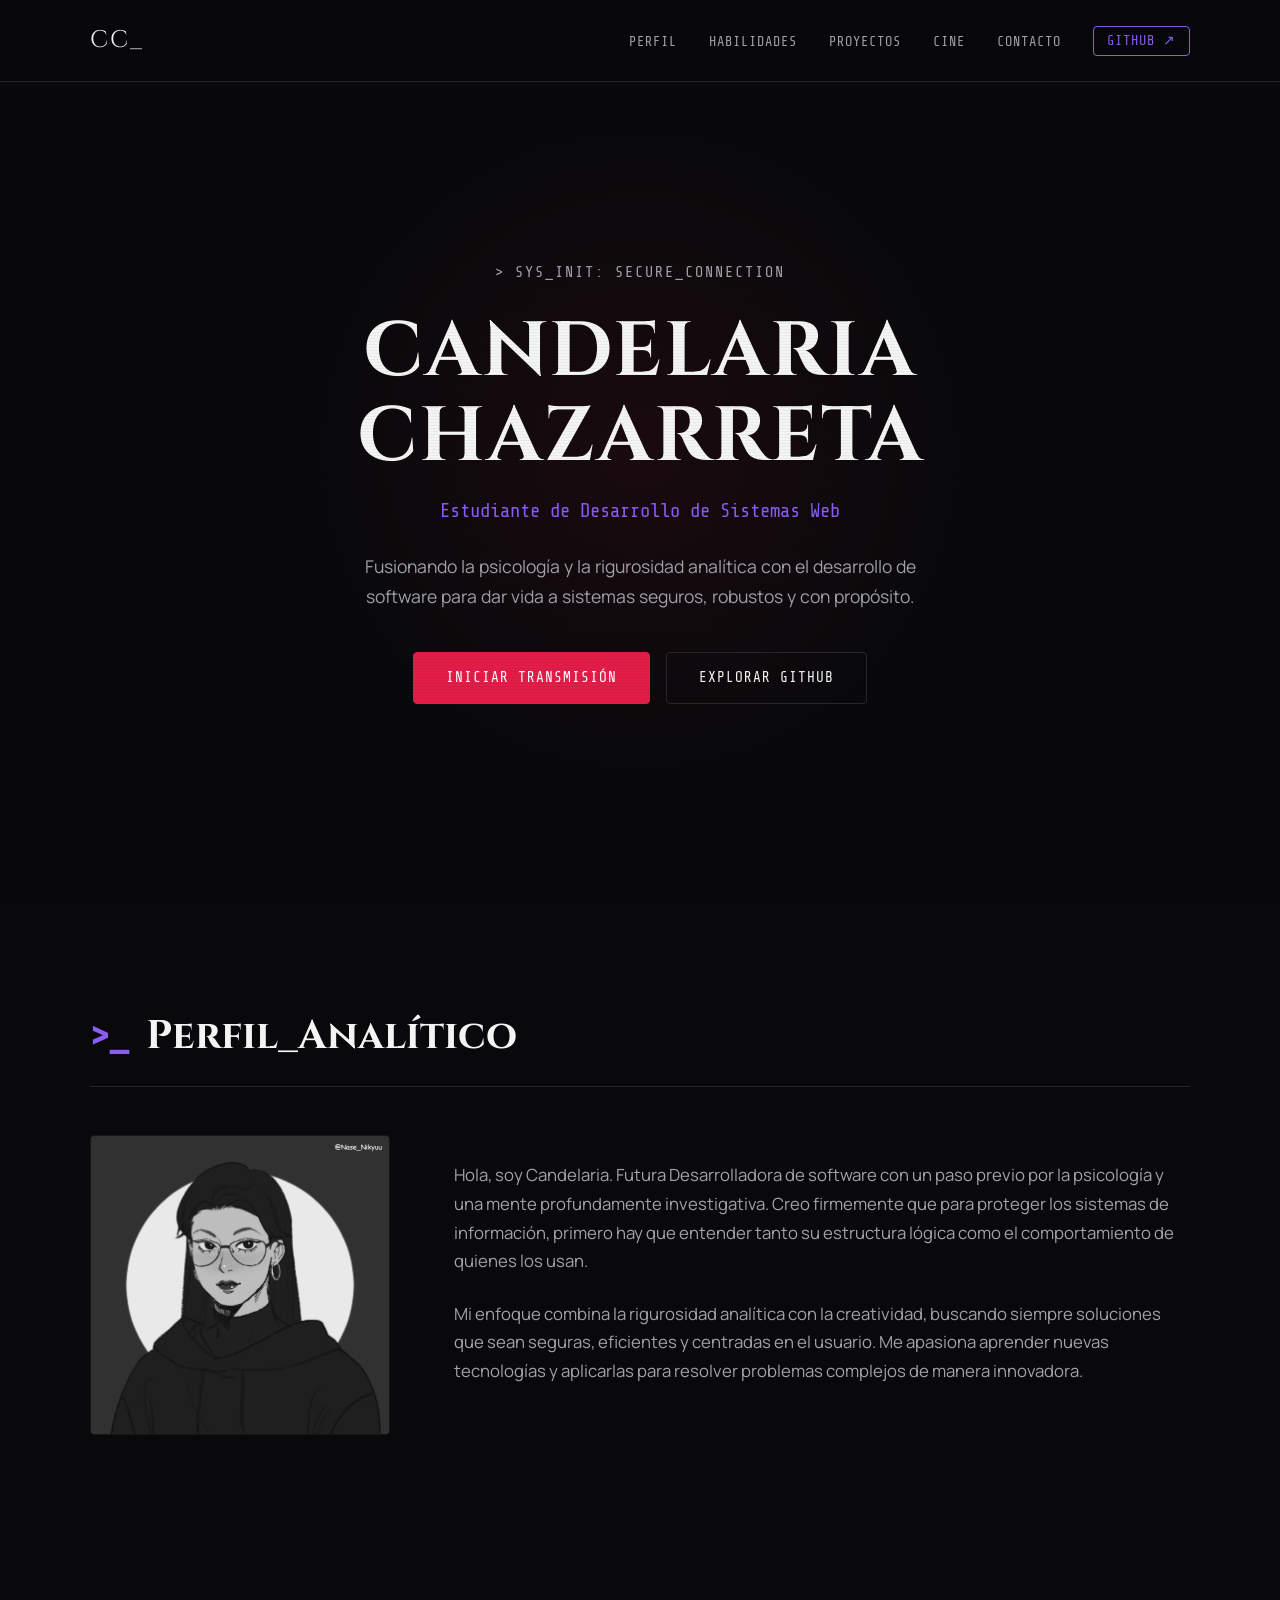
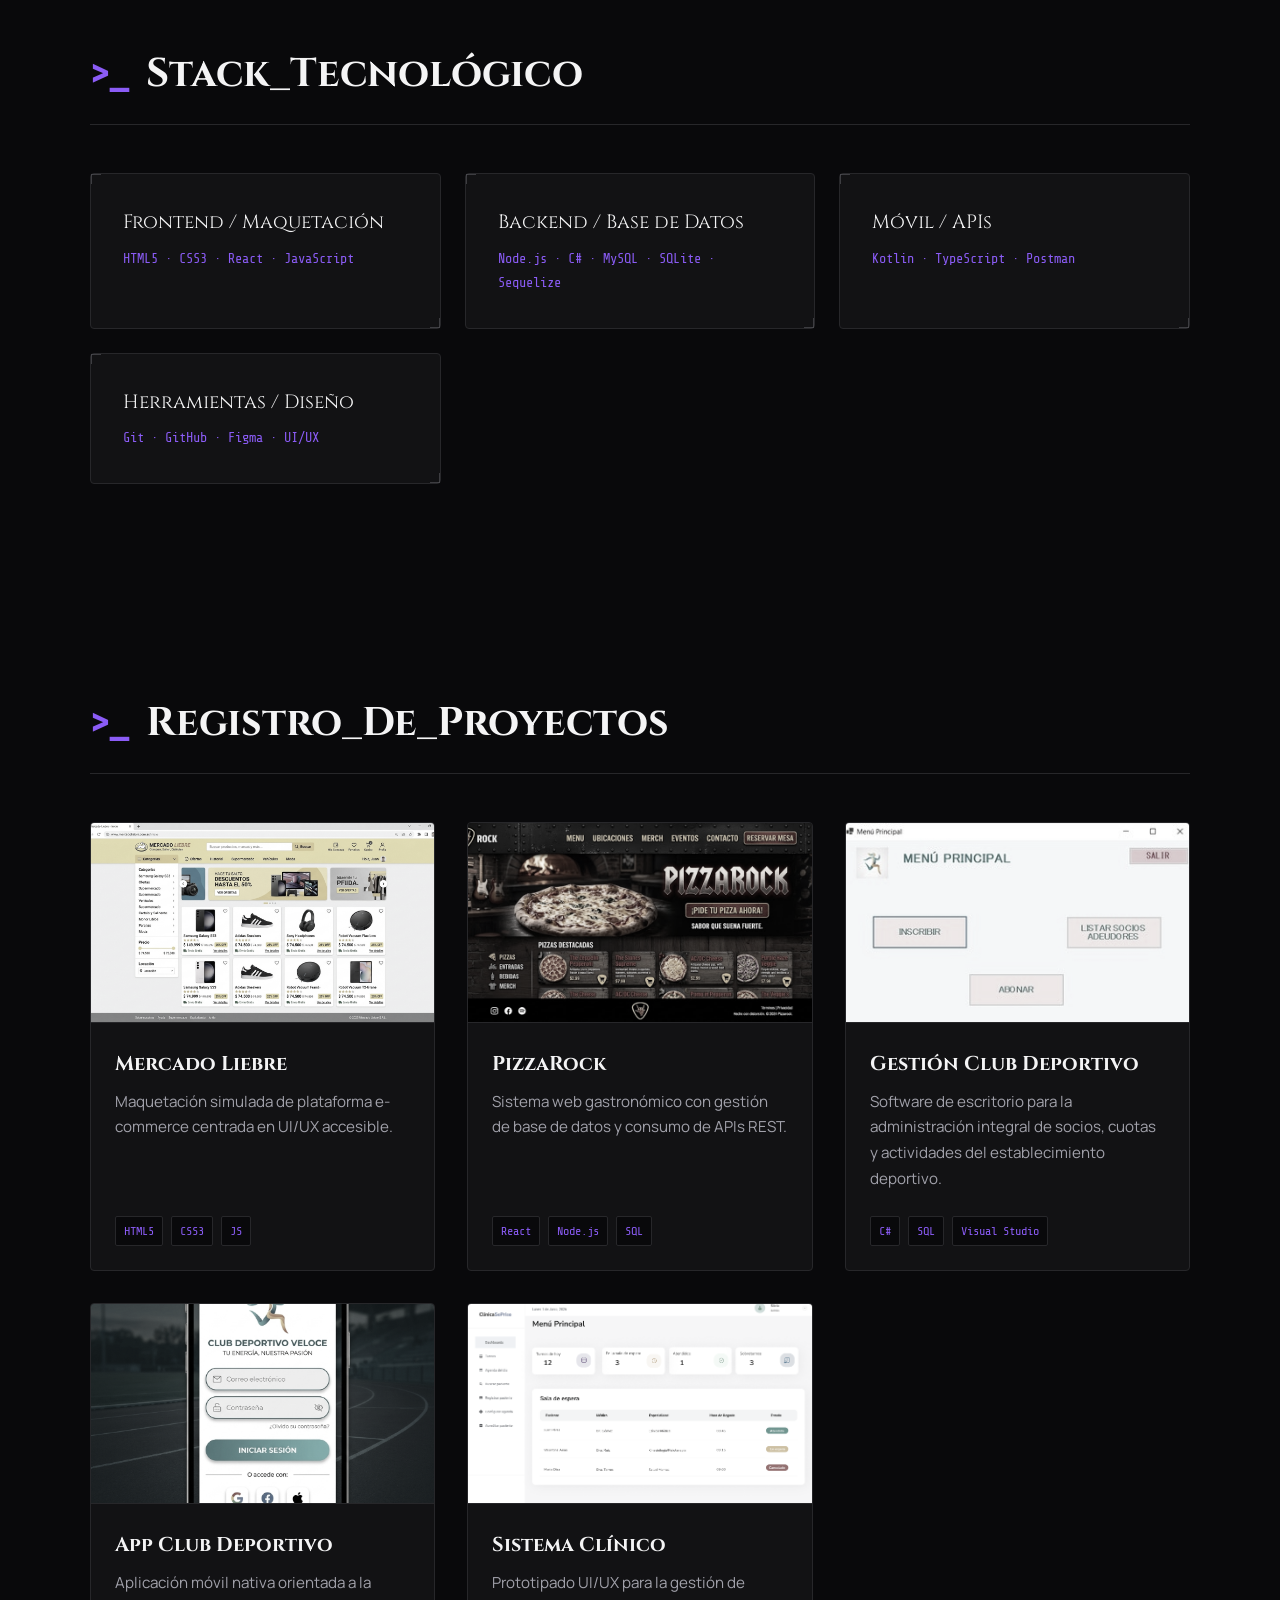
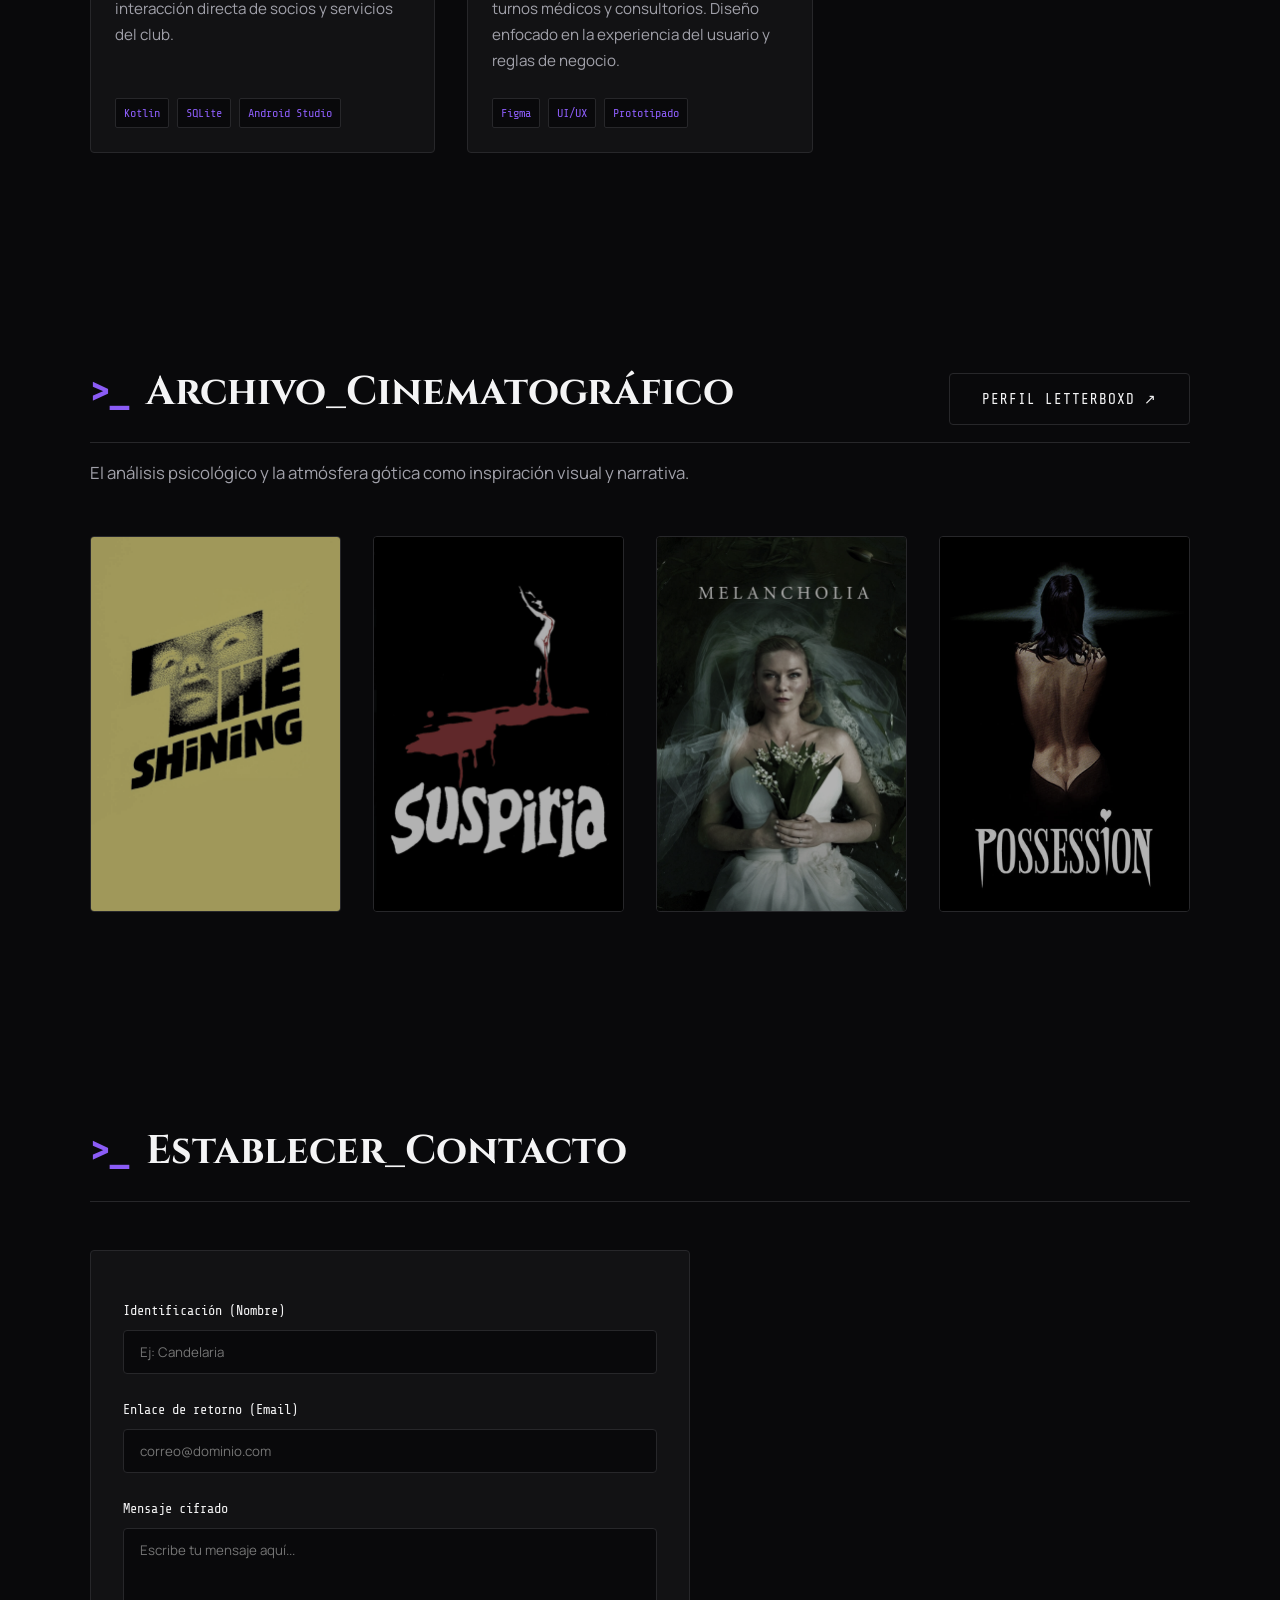
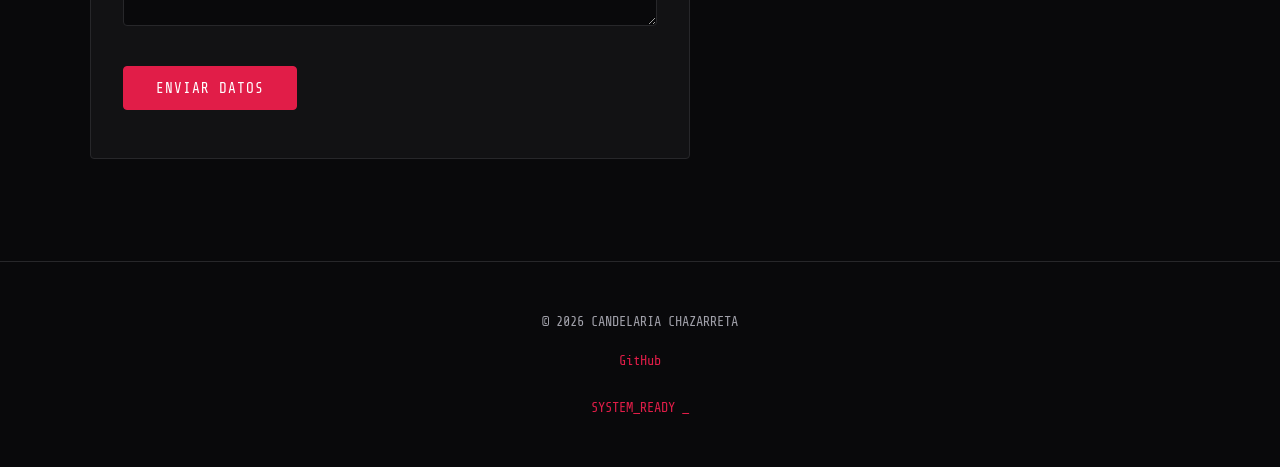
==== commit 804927c6: "actualizando readme" ====
--- a/index.html
+++ b/index.html
@@ -255,7 +255,7 @@
       <p>© 2026 CANDELARIA CHAZARRETA</p>
       <div class="footer-links">
         <a href="https://github.com/kndxt" target="_blank" rel="noopener noreferrer">GitHub</a>
-        <a href="https://www.linkedin.com/" target="_blank" rel="noopener noreferrer">LinkedIn</a>
+        <!-- <a href="https://www.linkedin.com/" target="_blank" rel="noopener noreferrer">LinkedIn</a> -->
       </div>
     </div>
     <p class="footer-status">SYSTEM_READY <span class="cursor">_</span></p>
